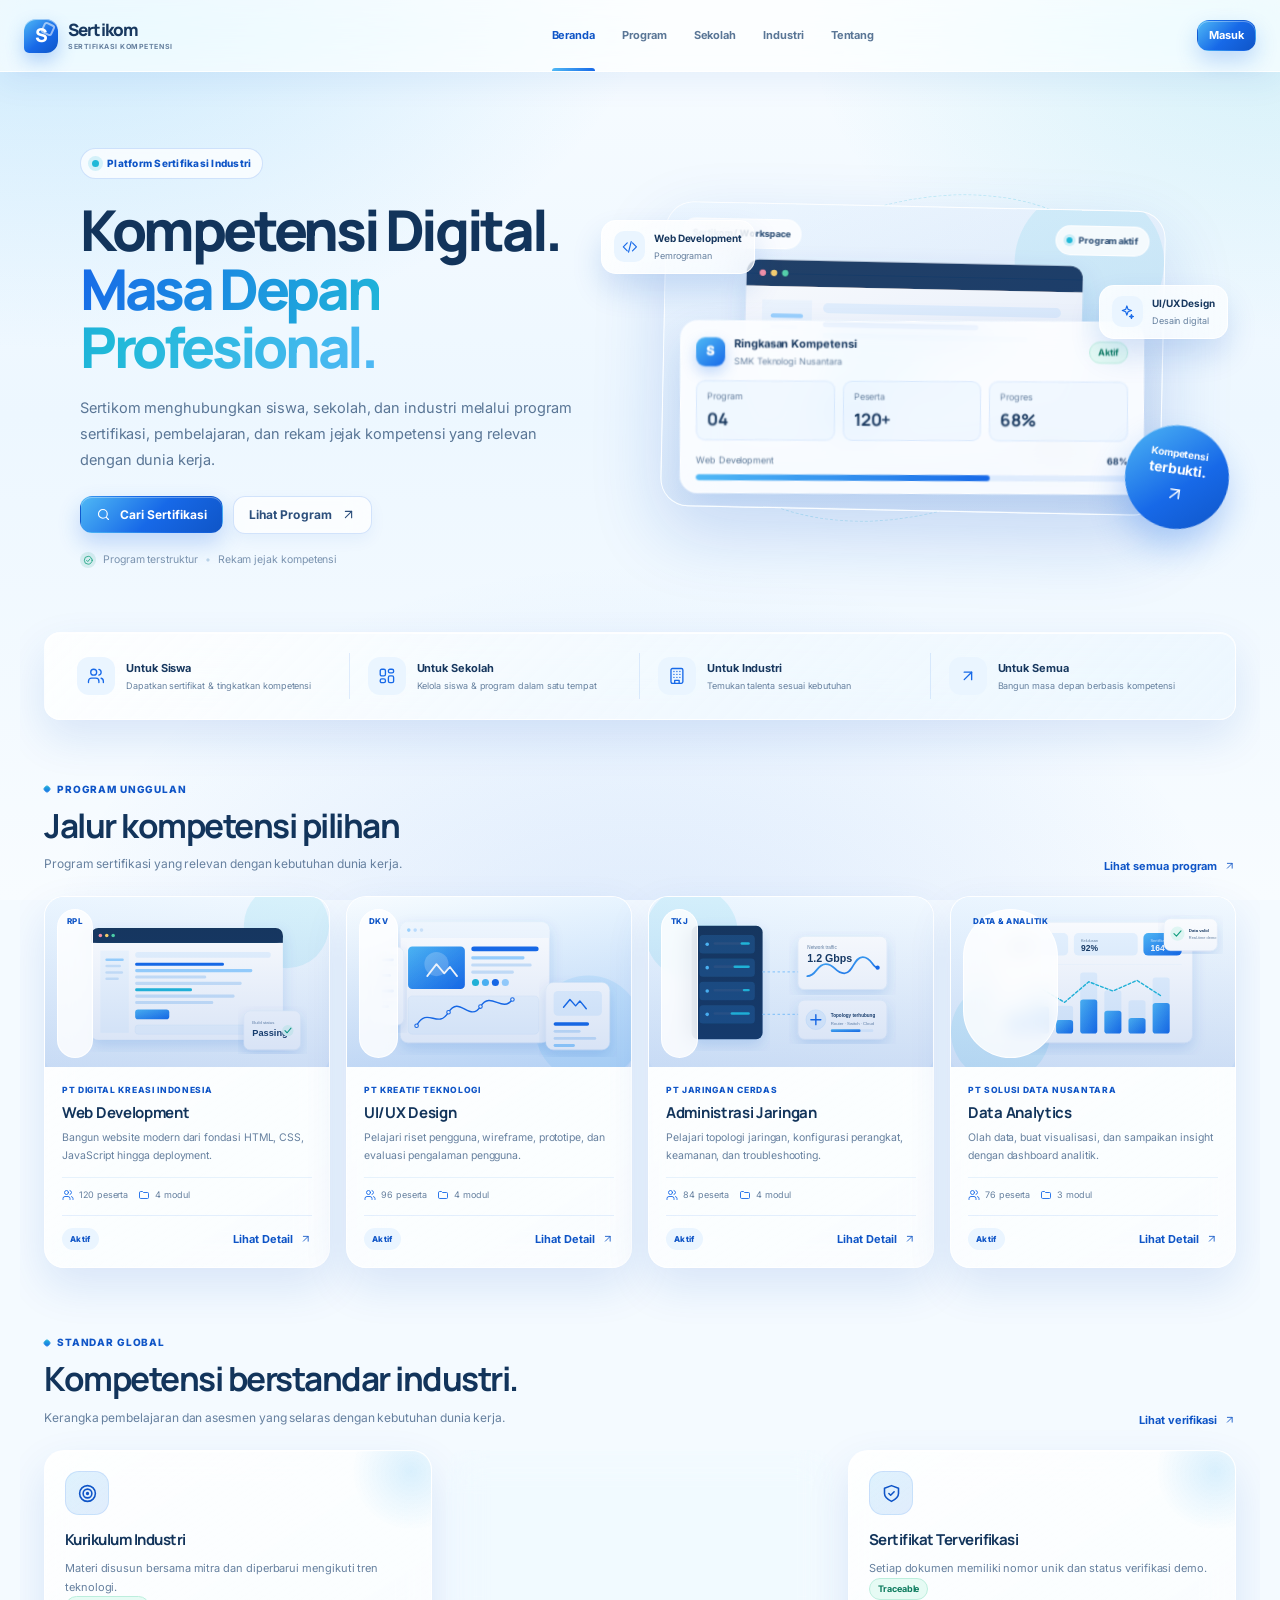
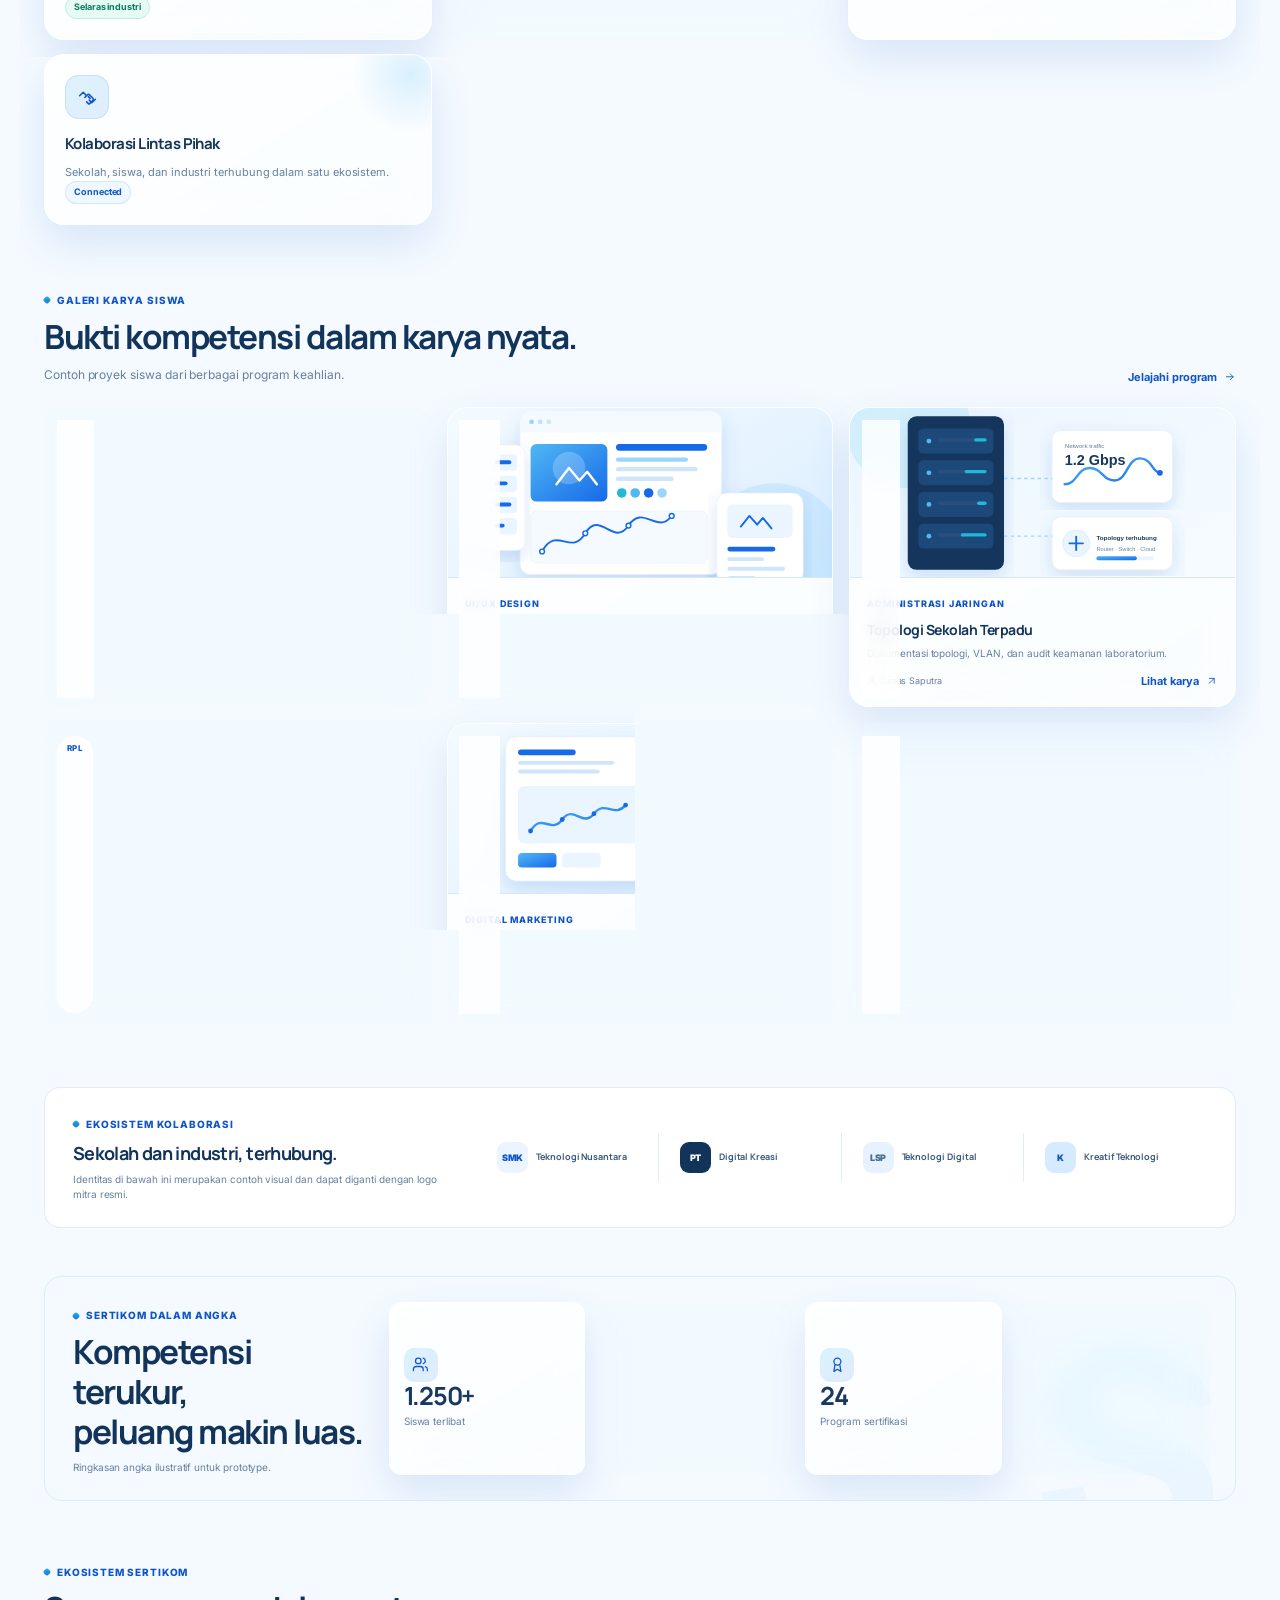
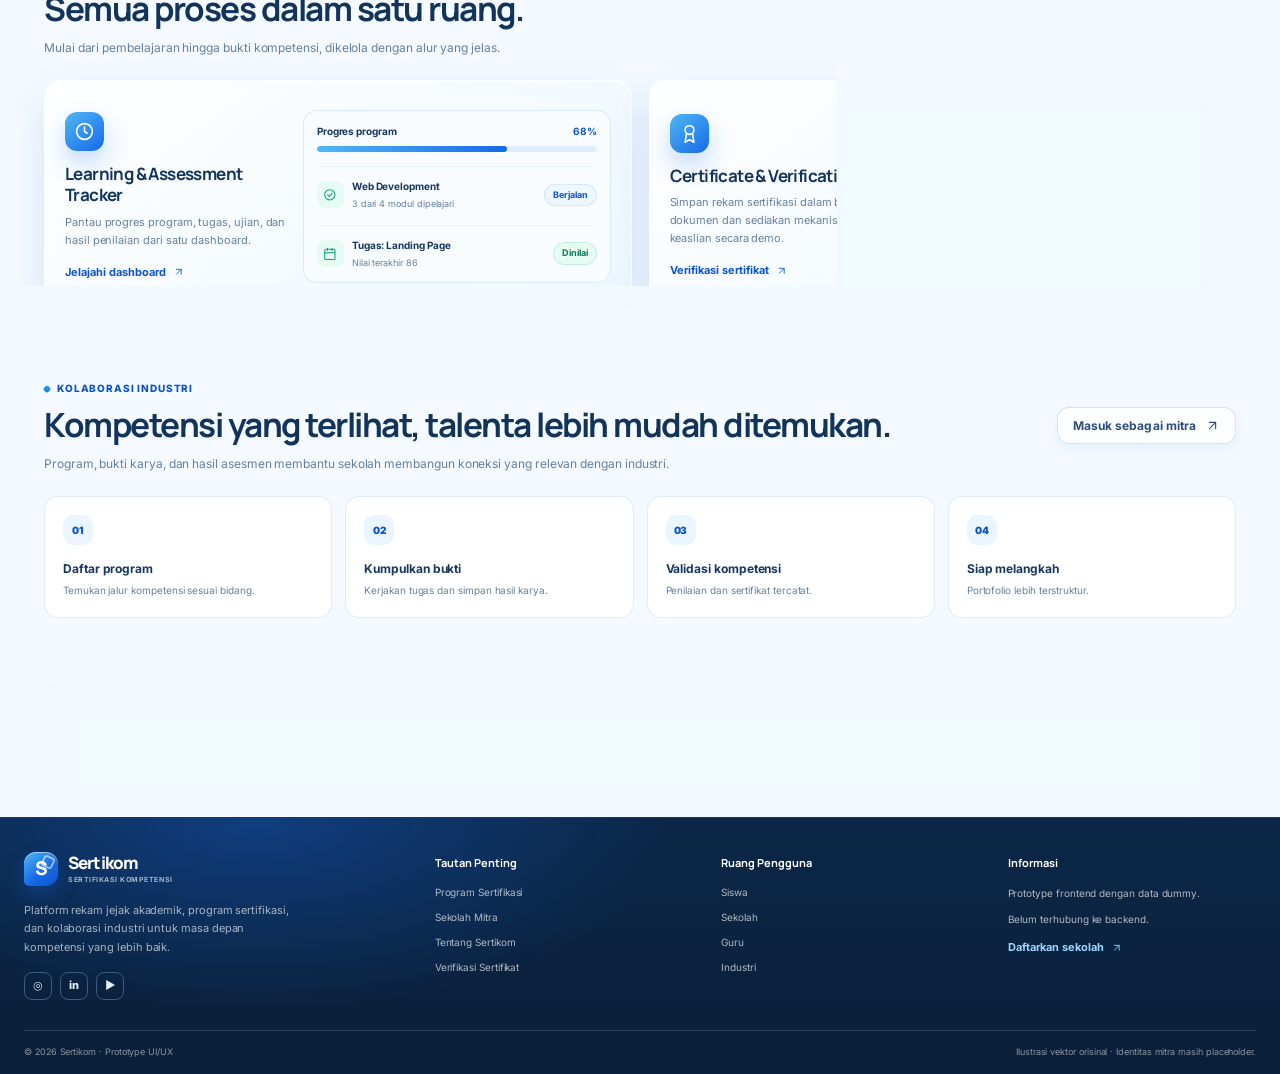
==== index.html @ 5481ab98 "deploy" ====
<!doctype html>
<html lang="id">
<head>
  <meta charset="utf-8">
  <meta name="viewport" content="width=device-width, initial-scale=1">
  <meta name="description" content="Prototype UI/UX Website Sertikom menggunakan data dummy tanpa database.">
  <title>Beranda | Sertikom · Prototype</title>
  <link rel="icon" type="image/svg+xml" href="assets/img/sertikom-logo.svg">
  <link rel="stylesheet" href="assets/css/styles.css">
  <script>window.SERTIKOM_START_PAGE='landing';</script>
</head>
<body>
  <div id="root"></div>
  <div id="modalRoot"></div>
  <div id="toastRoot"></div>
  <script src="assets/js/dummy-data.js"></script>
<script src="assets/js/core.js"></script>
<script src="assets/js/public-pages.js"></script>
<script src="assets/js/dashboard-shell.js"></script>
<script src="assets/js/admin-pages.js"></script>
<script src="assets/js/student-pages.js"></script>
<script src="assets/js/teacher-pages.js"></script>
<script src="assets/js/industry-pages.js"></script>
<script src="assets/js/actions.js"></script>
<script src="assets/js/product-pages.js"></script>
<script src="assets/js/init.js"></script>
</body>
</html>
---- assets/css/styles.css ----
@import url('https://fonts.googleapis.com/css2?family=Manrope:wght@500;600;700;800&family=Inter:wght@400;500;600;700&display=swap');
:root{
--orange:#1769E8;
--orange-dark:#0F55C7;
--orange-soft:#EAF5FF;
--orange-pale:#F4FAFF;
--orange-border:#BFE0FF;
--ink:#18385F;
--ink-2:#2C4F7C;
--muted:#66809F;
--line:#DCEBF9;
--paper:#FFFFFF;
--canvas:#F2F9FF;
--canvas-2:#E8F4FF;
--green:#0E9F7A;
--green-bg:#E6FBF4;
--blue:#1769E8;
--blue-bg:#EAF5FF;
--red:#D6455D;
--red-bg:#FFECEF;
--amber:#B87A1F;
--amber-bg:#FFF6E3;
--shadow:0 12px 32px rgba(18,52,91,.06);
--shadow-hover:0 18px 34px rgba(18,52,91,.10);
--radius:16px;
--radius-sm:11px;
--font:Inter,'Segoe UI',system-ui,-apple-system,sans-serif;
--display:Inter,'Segoe UI',system-ui,sans-serif}
*{
box-sizing:border-box}
html{
scroll-behavior:smooth}
body{
margin:0;
background:var(--canvas);
color:var(--ink);
font-family:var(--font);
font-size:13px;
line-height:1.5;
-webkit-font-smoothing:antialiased}
button,input,select,textarea{
font:inherit}
button,a{
-webkit-tap-highlight-color:transparent}
button{
cursor:pointer}
a{
color:inherit;
text-decoration:none}
img{
max-width:100%;
display:block}
h1,h2,h3,h4,p{
margin-top:0}
h1,h2,h3,h4{
font-family:var(--display);
letter-spacing:-.035em}
button:focus-visible,a:focus-visible,input:focus-visible,select:focus-visible,textarea:focus-visible{
outline:3px solid rgba(23,105,232,.32);
outline-offset:2px}
::selection{
background:#BFE0FF;
color:#0F3F8C}
/* shared identity */
.brand{
display:inline-flex;
align-items:center;
gap:10px;
min-width:0;
color:var(--ink);
font-weight:800}
.brand-mark{
display:inline-flex;
width:34px;
height:34px;
align-items:center;
justify-content:center;
border-radius:11px 11px 11px 4px;
background:var(--orange);
color:white;
font-family:var(--display);
font-weight:800;
font-size:19px;
box-shadow:0 5px 12px rgba(23,105,232,.2);
position:relative;
flex:none}
.brand-mark:after{
content:'';
position:absolute;
width:8px;
height:8px;
right:4px;
top:4px;
border:2px solid rgba(255,255,255,.65);
border-radius:3px;
transform:rotate(25deg)}
.brand-copy{
display:flex;
flex-direction:column;
font-family:var(--display);
font-size:17px;
font-weight:800;
letter-spacing:-.05em;
line-height:1.03}
.brand-copy small{
font-family:var(--font);
font-size:7px;
letter-spacing:.075em;
font-weight:700;
color:var(--muted);
margin-top:5px}
.brand-light{
color:#FFFFFF}
.brand-light .brand-copy small{
color:rgba(255,255,255,.62)}
.brand-on-orange{
color:var(--ink)}
.brand-on-orange .brand-mark{
background:#FFFFFF;
color:var(--orange)}
.brand-on-orange .brand-mark:after{
border-color:#9DD4FF}
.section-kicker,.eyebrow{
display:inline-flex;
align-items:center;
gap:7px;
color:var(--orange-dark);
font-size:10px;
font-weight:800;
letter-spacing:.085em;
text-transform:uppercase}
.section-kicker:before{
content:'';
width:6px;
height:6px;
background:var(--orange);
border-radius:2px;
transform:rotate(45deg)}
.eyebrow-pill{
display:inline-flex;
align-items:center;
gap:8px;
border:1px solid var(--orange-border);
background:rgba(255,255,255,.82);
border-radius:999px;
padding:7px 11px;
color:#0F55C7;
font-size:10px;
font-weight:800;
letter-spacing:.025em}
.eyebrow-dot{
width:7px;
height:7px;
border-radius:50%;
background:var(--orange);
box-shadow:0 0 0 4px rgba(23,105,232,.12)}
.muted,.small.muted{
color:var(--muted)}
.small{
font-size:11px}
.hidden{
display:none!important}
.required{
color:var(--orange)}
/* buttons and controls */
.btn{
border:1px solid transparent;
border-radius:10px;
display:inline-flex;
align-items:center;
justify-content:center;
gap:9px;
padding:10px 15px;
background:var(--orange);
color:#FFFFFF;
font-size:12px;
font-weight:800;
line-height:1.25;
box-shadow:0 5px 12px rgba(23,105,232,.12);
transition:background .16s ease,transform .16s ease,box-shadow .16s ease;
white-space:nowrap}
.btn:hover{
background:var(--orange-dark);
box-shadow:0 8px 16px rgba(23,105,232,.2);
transform:translateY(-1px)}
.btn:active{
transform:translateY(0)}
.btn.secondary,.btn.btn-outline{
color:var(--ink-2);
background:#FFFFFF;
border-color:#D8E8F7;
box-shadow:none}
.btn.secondary:hover,.btn.btn-outline:hover{
border-color:var(--orange-border);
color:var(--orange-dark);
background:var(--orange-pale)}
.btn.soft{
color:#0F55C7;
background:var(--orange-soft);
border-color:transparent;
box-shadow:none}
.btn.danger{
background:var(--red);
box-shadow:none}
.btn.sm,.btn-small{
padding:8px 11px;
font-size:11px}
.btn-large{
padding:13px 17px;
font-size:13px}
.btn-block{
width:100%}
.text-link,.link-btn{
padding:0;
background:none;
border:0;
display:inline-flex;
align-items:center;
gap:7px;
color:var(--orange-dark);
font-size:11px;
font-weight:800}
.text-link:hover,.link-btn:hover{
text-decoration:underline}
.icon-button,.icon-btn{
display:inline-flex;
align-items:center;
justify-content:center;
width:34px;
height:34px;
border-radius:10px;
border:1px solid var(--line);
background:#FFFFFF;
color:#4A6A8E;
font-size:15px;
position:relative;
flex:none}
.icon-button:hover,.icon-btn:hover{
background:var(--orange-pale);
color:var(--orange-dark);
border-color:var(--orange-border)}
.filter-chip{
border:1px solid #DCEBF9;
border-radius:999px;
padding:7px 12px;
background:white;
color:var(--ink-2);
font-size:10px;
font-weight:800;
white-space:nowrap}
.filter-chip.active,.filter-chip:hover{
background:var(--orange);
border-color:var(--orange);
color:white}
.status-tag,.tag{
display:inline-flex;
align-items:center;
justify-content:center;
gap:5px;
border-radius:999px;
padding:5px 8px;
font-size:9px;
font-weight:800;
line-height:1.2;
white-space:nowrap;
background:#E6F2FC;
color:#66809F}
.status-success,.tag.green{
background:var(--green-bg);
color:#0B7A5D}
.status-progress,.tag.amber{
background:var(--amber-bg);
color:#A86A15}
.status-pending,.tag.red{
background:var(--red-bg);
color:#C23A52}
.status-muted,.tag.gray{
background:#E6F2FC;
color:#66809F}
.status-info{
background:var(--blue-bg);
color:#1769E8}
/* public top navigation */
.public-header{
height:72px;
padding:0 max(24px,calc((100vw - 1240px)/2));
display:flex;
align-items:center;
gap:28px;
background:rgba(255,255,255,.92);
border-bottom:1px solid rgba(191,224,255,.55);
position:sticky;
top:0;
z-index:40;
backdrop-filter:blur(18px)}
.public-header .brand{
flex:0 0 205px}
.public-nav{
display:flex;
align-items:center;
justify-content:center;
gap:27px;
flex:1;
height:100%}
.public-nav a{
display:inline-flex;
align-items:center;
height:100%;
font-size:11px;
font-weight:700;
color:#66809F;
position:relative}
.public-nav a:hover,.public-nav a.active{
color:var(--orange-dark)}
.public-nav a.active:after{
content:'';
position:absolute;
bottom:0;
left:0;
right:0;
height:3px;
border-radius:4px 4px 0 0;
background:var(--orange)}
.header-actions{
display:flex;
align-items:center;
gap:9px}
.mobile-search{
display:none}
.public-main{
max-width:1240px;
margin:0 auto;
padding:0 24px}
.landing-page{
overflow:hidden}
.public-hero{
min-height:430px;
display:grid;
grid-template-columns:.92fr 1.08fr;
align-items:center;
gap:28px;
padding:42px 18px 32px;
position:relative}
.public-hero:before{
content:'';
position:absolute;
inset:0 25% 0 -20%;
background:radial-gradient(ellipse at 20% 20%,rgba(122,196,255,.35),transparent 42%),linear-gradient(135deg,#FAFDFF,#FFFFFF 72%);
z-index:-1;
border-radius:0 0 70px 0}
.hero-copy{
padding:0 0 0 18px;
z-index:1}
.hero-copy h1{
font-size:clamp(34px,4vw,53px);
line-height:1.08;
letter-spacing:-.055em;
margin:20px 0 16px;
max-width:600px;
font-weight:800}
.hero-copy h1 span,.page-hero-compact h1 span{
color:var(--orange)}
.hero-copy p{
color:#66809F;
max-width:470px;
font-size:14px;
line-height:1.75;
margin:0 0 23px}
.hero-actions{
display:flex;
align-items:center;
gap:10px;
flex-wrap:wrap}
.hero-microcopy{
display:flex;
align-items:center;
gap:7px;
color:#66809F;
font-size:10px;
margin-top:18px}
.micro-check{
display:inline-flex;
width:16px;
height:16px;
align-items:center;
justify-content:center;
background:var(--green-bg);
color:var(--green);
border-radius:50%;
font-size:10px}
.micro-separator{
color:#D6E6F5}
.hero-visual{
height:350px;
position:relative;
display:flex;
align-items:center;
justify-content:center}
.hero-orbit{
position:absolute;
border:1px solid rgba(23,105,232,.18);
border-radius:50%;
transform:rotate(-18deg)}
.orbit-one{
width:370px;
height:260px}
.orbit-two{
width:460px;
height:310px;
border-style:dashed}
.hero-stock{
position:relative;
width:min(100%,500px);
height:305px;
border-radius:24px;
overflow:hidden;
background:#0B2747;
box-shadow:0 24px 50px rgba(18,52,91,.16);
transform:rotate(1deg)}
.hero-stock>img{
width:100%;
height:100%;
object-fit:cover;
filter:saturate(.85)}
.hero-stock-shade{
position:absolute;
inset:0;
background:linear-gradient(135deg,rgba(9,35,66,.06),rgba(9,35,66,.52))}
.hero-photo-top{
position:absolute;
top:15px;
left:15px;
right:15px;
display:flex;
align-items:center;
justify-content:space-between}
.photo-chip,.photo-status{
display:inline-flex;
align-items:center;
gap:6px;
border:1px solid rgba(255,255,255,.3);
background:rgba(255,255,255,.88);
backdrop-filter:blur(10px);
border-radius:999px;
padding:7px 10px;
color:#3A5A7E;
font-size:9px;
font-weight:800}
.photo-status i{
width:6px;
height:6px;
background:#12B886;
border-radius:50%}
.hero-ui-card{
position:absolute;
bottom:17px;
left:17px;
right:17px;
border:1px solid rgba(255,255,255,.76);
border-radius:15px;
padding:14px 15px 12px;
background:rgba(255,255,255,.94);
backdrop-filter:blur(15px);
box-shadow:0 10px 26px rgba(18,52,91,.13);
transform:rotate(-1deg)}
.hero-ui-head{
display:flex;
align-items:center;
gap:9px}
.mini-logo{
width:29px;
height:29px;
border-radius:9px;
background:var(--orange);
color:white;
display:grid;
place-items:center;
font-weight:900}
.hero-ui-head>div{
display:flex;
flex-direction:column;
gap:2px;
min-width:0;
flex:1}
.hero-ui-head b{
font-size:11px}
.hero-ui-head small{
font-size:9px;
color:var(--muted)}
.hero-ui-metrics{
display:grid;
grid-template-columns:repeat(3,1fr);
gap:8px;
margin:13px 0}
.hero-ui-metrics>div{
padding:8px 10px;
background:#F6FBFF;
border:1px solid #E4F0FB;
border-radius:9px}
.hero-ui-metrics small,.hero-ui-metrics b{
display:block}
.hero-ui-metrics small{
font-size:9px;
color:#66809F}
.hero-ui-metrics b{
font-size:17px;
font-family:var(--display);
margin-top:3px}
.mini-progress-label{
display:flex;
align-items:center;
justify-content:space-between;
font-size:9px;
color:#5A7696}
.mini-progress-label b{
color:var(--ink)}
.mini-progress,.tracker-bar{
height:6px;
overflow:hidden;
background:#E4F0FB;
border-radius:99px;
margin-top:7px}
.mini-progress i,.tracker-bar i{
display:block;
height:100%;
background:linear-gradient(90deg,#4FB8F5,var(--orange));
border-radius:99px}
.floating-label{
position:absolute;
display:flex;
align-items:center;
gap:9px;
background:rgba(255,255,255,.96);
padding:10px 12px;
border:1px solid #C7E6FF;
border-radius:13px;
box-shadow:0 12px 22px rgba(18,52,91,.10);
z-index:2}
.floating-label>span{
width:31px;
height:31px;
border-radius:10px;
background:var(--orange-soft);
color:var(--orange-dark);
display:grid;
place-items:center;
font-size:15px}
.floating-label>div{
display:flex;
flex-direction:column;
gap:3px}
.floating-label b{
font-size:10px}
.floating-label small{
color:var(--muted);
font-size:9px}
.float-web{
top:37px;
left:-8px}
.float-design{
right:-10px;
top:102px}
.hero-stamp{
position:absolute;
right:-11px;
bottom:4px;
width:104px;
height:104px;
display:flex;
align-items:center;
justify-content:center;
flex-direction:column;
text-align:center;
border-radius:50%;
background:var(--orange);
color:white;
font-size:10px;
line-height:1.3;
transform:rotate(8deg);
box-shadow:0 14px 25px rgba(23,105,232,.28);
z-index:3}
.hero-stamp b{
font-size:14px}
.hero-stamp span{
font-size:18px;
margin-top:5px}
.benefit-ribbon{
display:grid;
grid-template-columns:repeat(4,1fr);
padding:20px 14px;
border:1px solid var(--line);
border-radius:16px;
background:white;
box-shadow:var(--shadow);
margin:0 0 58px}
.benefit-ribbon>div{
display:flex;
align-items:center;
gap:11px;
padding:4px 18px;
border-right:1px solid var(--line);
min-width:0}
.benefit-ribbon>div:last-child{
border:0}
.icon-box{
width:38px;
height:38px;
display:grid;
place-items:center;
background:var(--orange-soft);
color:var(--orange-dark);
border-radius:12px;
font-size:17px;
flex:none}
.benefit-ribbon b,.benefit-ribbon small{
display:block}
.benefit-ribbon b{
font-size:11px}
.benefit-ribbon small{
font-size:9px;
line-height:1.45;
color:var(--muted);
margin-top:3px}
.public-section{
padding:0 0 58px}
.section-heading{
display:flex;
align-items:flex-end;
justify-content:space-between;
gap:20px;
margin-bottom:22px}
.section-heading h2,.stats-intro h2{
font-size:27px;
line-height:1.2;
letter-spacing:-.04em;
margin:8px 0 8px}
.section-heading p,.stats-intro p{
color:var(--muted);
font-size:12px;
margin:0}
.program-grid{
display:grid;
grid-template-columns:repeat(4,minmax(0,1fr));
gap:16px}
.catalog-card{
border:1px solid var(--line);
background:white;
border-radius:14px;
overflow:hidden;
box-shadow:0 5px 15px rgba(18,52,91,.03);
transition:transform .18s ease,box-shadow .18s ease,border-color .18s ease;
min-width:0}
.catalog-card:hover{
transform:translateY(-4px);
box-shadow:var(--shadow-hover);
border-color:#9DD4FF}
.program-image-button{
display:block;
width:100%;
height:135px;
position:relative;
border:0;
padding:0;
background:#E8F3FF;
overflow:hidden;
text-align:left}
.program-image-button:after{
content:'';
position:absolute;
inset:45% 0 0;
background:linear-gradient(transparent,rgba(9,35,66,.38))}
.program-image-button img{
width:100%;
height:100%;
object-fit:cover;
transition:transform .4s ease}
.catalog-card:hover .program-image-button img{
transform:scale(1.04)}
.program-category{
position:absolute;
bottom:9px;
left:10px;
z-index:1;
border-radius:6px;
padding:4px 7px;
background:var(--orange);
color:#FFFFFF;
font-size:9px;
font-weight:800}
.catalog-card-body{
padding:13px 13px 12px}
.card-overline{
font-size:9px;
color:#7A93AF;
margin-bottom:5px}
.catalog-card h3{
font-size:13px;
line-height:1.35;
margin:0 0 7px;
letter-spacing:-.02em}
.catalog-card p{
font-size:10px;
color:#66809F;
line-height:1.6;
margin:0 0 12px;
min-height:34px}
.program-meta{
display:flex;
gap:12px;
color:#66809F;
font-size:9px;
border-top:1px solid #E6F2FC;
padding-top:10px}
.catalog-card-foot{
display:flex;
align-items:center;
justify-content:space-between;
gap:8px;
border-top:1px solid #E6F2FC;
padding-top:10px;
margin-top:10px}
.program-state{
font-size:9px;
font-weight:800;
color:var(--green)}
.state-open{
color:var(--orange-dark)}
.state-active{
color:var(--green)}
.partner-band{
display:grid;
grid-template-columns:.7fr 1.3fr;
gap:28px;
align-items:center;
padding:25px 28px;
margin-bottom:48px;
border:1px solid var(--line);
border-radius:16px;
background:#FFFFFF}
.partner-intro h3{
font-size:18px;
margin:7px 0 5px}
.partner-intro p{
font-size:10px;
color:var(--muted);
margin:0;
line-height:1.5}
.partner-logos{
display:grid;
grid-template-columns:repeat(4,1fr);
gap:12px}
.partner-logo{
display:flex;
align-items:center;
gap:8px;
padding:9px;
min-width:0;
border-right:1px solid var(--line)}
.partner-logo:last-child{
border:0}
.partner-logo b{
font-family:var(--display);
font-size:9px;
line-height:1.2;
color:#3A5A7E}
.partner-monogram{
width:31px;
height:31px;
display:grid;
place-items:center;
flex:none;
border-radius:9px;
background:var(--orange-soft);
color:var(--orange-dark);
font-size:9px;
font-weight:900;
letter-spacing:-.04em}
.mono-dark{
background:#12345B;
color:white}
.mono-gray{
background:#E6F2FF;
color:#4A6A8E}
.mono-peach{
background:#D6EBFF;
color:#0F55C7}
.stats-band{
display:grid;
grid-template-columns:1.25fr repeat(4,.8fr);
gap:12px;
align-items:stretch;
margin:0 0 60px;
padding:25px;
border-radius:18px;
background:var(--orange-pale);
border:1px solid #D8ECFF;
position:relative;
overflow:hidden}
.stats-band:after{
content:'S';
position:absolute;
right:10px;
bottom:-90px;
font-family:var(--display);
font-size:290px;
line-height:1;
font-weight:800;
color:rgba(23,105,232,.035);
pointer-events:none}
.stats-intro{
position:relative;
z-index:1;
padding:3px 12px 0 3px}
.stats-intro h2{
font-size:22px}
.stats-intro p{
font-size:10px}
.public-stat{
z-index:1;
position:relative;
border:1px solid #D8ECFF;
border-radius:13px;
background:white;
padding:17px 14px;
display:flex;
flex-direction:column;
align-items:flex-start;
justify-content:center}
.stat-icon{
width:34px;
height:34px;
display:grid;
place-items:center;
border-radius:11px;
background:var(--orange-soft);
color:var(--orange-dark);
font-size:16px;
margin-bottom:8px}
.public-stat>b{
font-family:var(--display);
font-size:25px;
letter-spacing:-.05em;
line-height:1.1}
.public-stat>small{
font-size:10px;
color:var(--muted);
margin-top:5px}
.feature-showcase{
display:grid;
grid-template-columns:1fr 1fr;
gap:17px}
.feature-highlight{
border:1px solid var(--line);
background:white;
border-radius:17px;
padding:20px;
display:grid;
grid-template-columns:.84fr 1.16fr;
gap:15px;
align-items:center;
overflow:hidden}
.feature-copy .feature-icon-large{
display:grid;
place-items:center;
width:39px;
height:39px;
background:var(--orange-soft);
border-radius:12px;
color:var(--orange-dark);
font-size:20px;
margin-bottom:12px}
.feature-copy h3{
font-size:17px;
margin:0 0 7px;
line-height:1.25}
.feature-copy p{
font-size:11px;
color:var(--muted);
line-height:1.65;
margin-bottom:13px}
.tracker-ui{
border:1px solid var(--line);
border-radius:14px;
padding:13px;
background:#F8FCFF}
.tracker-title{
display:flex;
justify-content:space-between;
font-size:10px;
font-weight:700}
.tracker-title b{
color:var(--orange-dark)}
.tracker-row{
display:flex;
align-items:center;
gap:8px;
margin-top:14px;
padding-top:12px;
border-top:1px solid #E8F3FF}
.tracker-icon{
display:grid;
place-items:center;
width:27px;
height:27px;
background:#E6FBF4;
color:#0E9F7A;
border-radius:8px;
flex:none}
.tracker-row>div{
display:flex;
flex-direction:column;
flex:1;
gap:3px}
.tracker-row b{
font-size:10px}
.tracker-row small{
font-size:9px;
color:var(--muted)}
.certificate-mini{
position:relative;
min-height:192px;
display:flex;
align-items:center;
justify-content:center;
flex-direction:column;
text-align:center;
padding:20px;
background:linear-gradient(145deg,#FFFFFF,#F0F9FF);
border:1px solid #C7E6FF;
border-radius:13px;
box-shadow:0 5px 15px rgba(18,52,91,.05)}
.certificate-mini:before{
content:'';
position:absolute;
inset:7px;
border:1px solid #9DD4FF;
border-radius:8px;
pointer-events:none}
.certificate-seal{
width:24px;
height:24px;
display:grid;
place-items:center;
border-radius:7px;
background:var(--orange);
color:white;
font-size:13px;
font-weight:900;
margin-bottom:8px}
.certificate-overline{
font-size:7px;
letter-spacing:.18em;
color:var(--orange-dark);
font-weight:900}
.certificate-mini>b{
font-family:var(--display);
font-size:15px;
line-height:1.3;
margin:8px 0}
.certificate-mini>small{
font-size:9px;
color:#66809F}
.certificate-line{
height:1px;
width:74px;
background:#7FC4F7;
margin:12px}
.certificate-qr{
position:absolute;
right:16px;
bottom:14px;
font-size:22px;
color:#66809F}
.industry-section .section-heading{
align-items:center}
.industry-steps{
display:grid;
grid-template-columns:repeat(4,1fr);
gap:13px}
.industry-steps>div{
padding:18px;
border:1px solid var(--line);
background:#FFFFFF;
border-radius:14px}
.industry-steps span{
width:30px;
height:30px;
background:var(--orange-soft);
color:var(--orange-dark);
border-radius:10px;
display:grid;
place-items:center;
font-size:10px;
font-weight:900;
margin-bottom:15px}
.industry-steps b{
display:block;
font-size:12px}
.industry-steps p{
font-size:10px;
color:var(--muted);
margin:5px 0 0;
line-height:1.55}
.cta-banner{
position:relative;
display:flex;
align-items:center;
gap:22px;
padding:27px 32px;
margin:0 0 0;
border-radius:17px 17px 0 0;
background:#12345B;
color:white;
overflow:hidden}
.cta-banner:after{
content:'';
position:absolute;
width:420px;
height:420px;
right:10%;
top:-320px;
border:1px solid rgba(255,255,255,.13);
border-radius:50%;
box-shadow:0 0 0 40px rgba(255,255,255,.025),0 0 0 85px rgba(255,255,255,.02)}
.cta-decor{
display:grid;
place-items:center;
width:49px;
height:49px;
border-radius:15px 15px 15px 4px;
background:var(--orange);
font-family:var(--display);
font-size:30px;
font-weight:800;
flex:none;
z-index:1}
.cta-banner>div:nth-child(2){
flex:1;
z-index:1}
.cta-banner .section-kicker{
color:#9DD4FF}
.cta-banner .section-kicker:before{
background:#9DD4FF}
.cta-banner h2{
font-size:22px;
margin:4px 0 6px}
.cta-banner p{
font-size:11px;
color:#D6E6F5;
margin:0}
.cta-actions{
display:flex;
align-items:center;
gap:9px;
z-index:1}
.btn-white{
background:#FFFFFF;
color:var(--ink);
box-shadow:none}
.btn-white:hover{
background:#EAF6FF;
color:var(--orange-dark)}
.btn-dark-outline{
background:transparent;
border-color:#66809F;
color:white;
box-shadow:none}
.btn-dark-outline:hover{
background:rgba(255,255,255,.08);
border-color:#FFFFFF}
.public-footer{
background:#0B2747;
color:#FFFFFF;
padding:34px max(24px,calc((100vw - 1240px)/2)) 16px}
.footer-main{
display:grid;
grid-template-columns:1.5fr 1fr 1fr 1fr;
gap:38px;
padding-bottom:30px}
.footer-brand-col p{
font-size:11px;
line-height:1.7;
color:#A7BED6;
max-width:265px;
margin:15px 0}
.social-row{
display:flex;
gap:8px}
.social-row a{
display:grid;
place-items:center;
width:28px;
height:28px;
border:1px solid #3A5A7E;
border-radius:8px;
color:#E6F2FC;
font-size:11px;
font-weight:800}
.social-row a:hover{
background:var(--orange);
border-color:var(--orange)}
.footer-col h4{
font-size:11px;
margin:3px 0 14px;
letter-spacing:0}
.footer-col>a{
display:block;
font-size:10px;
color:#A7BED6;
margin:10px 0}
.footer-col>a:hover{
color:#7FC4F7}
.footer-contact p,.footer-contact>span{
font-size:10px;
color:#A7BED6;
display:block;
line-height:1.6}
.footer-contact .text-link{
margin-top:12px}
.text-link-light{
color:#7FC4F7}
.footer-bottom{
border-top:1px solid #23476E;
display:flex;
justify-content:space-between;
gap:15px;
padding-top:14px;
color:#66809F;
font-size:9px}
.public-footer-simple{
margin-top:50px}
.catalog-public{
padding-top:32px}
.page-hero-compact{
display:flex;
align-items:center;
justify-content:space-between;
gap:25px;
background:#FFFFFF;
border:1px solid var(--line);
border-radius:17px;
padding:31px 36px;
position:relative;
overflow:hidden}
.page-hero-compact:after{
content:'';
position:absolute;
right:-80px;
top:-130px;
width:350px;
height:350px;
border-radius:50%;
border:1px solid rgba(23,105,232,.18);
box-shadow:0 0 0 32px rgba(23,105,232,.04),0 0 0 72px rgba(23,105,232,.025)}
.page-hero-compact h1{
font-size:34px;
line-height:1.12;
letter-spacing:-.045em;
margin:12px 0}
.page-hero-compact p{
font-size:12px;
color:var(--muted);
margin:0;
max-width:570px}
.catalog-hero-mark{
z-index:1;
display:flex;
align-items:center;
justify-content:center;
flex-direction:column;
width:130px;
height:130px;
background:var(--orange-soft);
border:1px solid var(--orange-border);
color:var(--orange-dark);
border-radius:35px 35px 35px 10px;
transform:rotate(5deg);
flex:none}
.catalog-hero-mark span{
font-size:45px}
.catalog-hero-mark small{
font-size:9px;
text-align:center;
max-width:95px}
.catalog-toolbar{
display:flex;
flex-direction:column;
gap:13px;
margin:27px 0 25px}
.search-field{
height:45px;
display:flex;
align-items:center;
gap:10px;
background:white;
border:1px solid var(--line);
border-radius:12px;
padding:0 13px;
max-width:460px;
width:100%;
color:var(--orange-dark)}
.search-field input{
border:0;
outline:0;
flex:1;
min-width:0;
color:var(--ink);
background:transparent;
font-size:12px}
.search-shortcut{
font-size:9px;
color:#7A93AF;
background:#EDF7FF;
border-radius:5px;
padding:3px 6px}
.filter-chips{
display:flex;
gap:8px;
flex-wrap:wrap}
.catalog-result-line{
display:flex;
align-items:flex-end;
justify-content:space-between;
gap:15px;
margin-bottom:15px}
.catalog-result-line h2{
font-size:20px;
margin:0 0 4px}
.catalog-result-line p{
font-size:10px;
color:var(--muted);
margin:0}
.result-label{
font-size:9px;
color:#8AA3BE;
background:white;
border:1px solid var(--line);
padding:6px 9px;
border-radius:99px}
.catalog-public-grid{
grid-template-columns:repeat(3,minmax(0,1fr));
gap:18px}
.catalog-public-grid .program-image-button{
height:175px}
.catalog-public-grid .catalog-card-body{
padding:16px}
.catalog-public-grid .catalog-card h3{
font-size:15px}
.catalog-public-grid .catalog-card p{
font-size:11px;
min-height:35px}
.catalog-bottom-cta{
display:flex;
align-items:center;
justify-content:space-between;
gap:20px;
padding:23px 25px;
border:1px solid var(--orange-border);
border-radius:15px;
background:var(--orange-pale);
margin:35px 0 20px}
.catalog-bottom-cta h2{
font-size:19px;
margin:0 0 5px}
.catalog-bottom-cta p{
font-size:11px;
color:var(--muted);
margin:0}
.empty-public{
grid-column:1/-1;
padding:40px;
text-align:center;
border:1px dashed var(--orange-border);
border-radius:14px;
background:#FFFFFF}
.detail-breadcrumb{
display:flex;
align-items:center;
gap:9px;
color:#7A93AF;
font-size:10px;
padding:24px 2px}
.detail-breadcrumb a:hover{
color:var(--orange-dark)}
.detail-breadcrumb b{
color:var(--ink-2)}
.public-program-detail{
display:grid;
grid-template-columns:minmax(0,1fr) 300px;
align-items:start;
gap:28px}
.program-detail-main{
min-width:0;
background:white;
border:1px solid var(--line);
border-radius:16px;
padding:20px}
.detail-cover{
position:relative;
height:250px;
border-radius:12px;
overflow:hidden;
margin-bottom:22px;
background:#E8F3FF}
.detail-cover img{
width:100%;
height:100%;
object-fit:cover}
.detail-category{
position:absolute;
left:13px;
bottom:13px;
padding:6px 10px;
background:var(--orange);
border-radius:8px;
color:white;
font-size:10px;
font-weight:800}
.program-detail-main h1{
font-size:30px;
margin:9px 0}
.detail-lead{
font-size:12px;
color:var(--muted);
line-height:1.7;
margin-bottom:20px}
.detail-tabs{
display:flex;
gap:23px;
overflow:auto;
border-bottom:1px solid var(--line);
white-space:nowrap}
.detail-tabs span{
padding:13px 0;
font-size:11px;
color:#66809F;
font-weight:700}
.detail-tabs span.active{
color:var(--orange-dark);
border-bottom:2px solid var(--orange)}
.detail-content{
padding:22px 0}
.detail-content h3{
font-size:15px;
margin:18px 0 9px}
.detail-content>p{
font-size:11px;
color:#66809F;
line-height:1.8}
.material-list{
display:grid;
gap:8px}
.material-item{
display:flex;
align-items:center;
gap:11px;
padding:12px;
background:#F8FCFF;
border:1px solid #E2EFFB;
border-radius:11px}
.material-number{
display:grid;
place-items:center;
width:32px;
height:32px;
background:var(--orange-soft);
color:var(--orange-dark);
border-radius:9px;
font-size:10px;
font-weight:900;
flex:none}
.material-item>div{
flex:1;
min-width:0}
.material-item b,.material-item small{
display:block}
.material-item b{
font-size:11px}
.material-item small{
font-size:9px;
color:var(--muted);
margin-top:3px}
.material-check{
color:var(--green)}
.program-detail-side{
display:grid;
gap:13px}
.enroll-card,.mini-info-card{
background:white;
border:1px solid var(--line);
border-radius:15px;
padding:19px}
.side-card-kicker{
font-size:10px;
color:var(--muted);
font-weight:800}
.enroll-price{
font-family:var(--display);
font-size:26px;
font-weight:800;
margin:7px 0 16px}
.enroll-price small{
font-family:var(--font);
font-size:10px;
color:var(--muted);
font-weight:500}
.enroll-meta{
display:grid;
gap:13px;
padding:14px 0;
border-top:1px solid var(--line);
border-bottom:1px solid var(--line);
margin-bottom:16px}
.enroll-meta>div{
display:flex;
align-items:center;
gap:9px}
.enroll-meta>div>span{
width:30px;
height:30px;
display:grid;
place-items:center;
border-radius:9px;
background:var(--orange-soft);
color:var(--orange-dark)}
.enroll-meta small,.enroll-meta b{
display:block}
.enroll-meta small{
font-size:9px;
color:var(--muted)}
.enroll-meta b{
font-size:11px;
margin-top:2px}
.side-note{
display:block;
color:#7A93AF;
font-size:9px;
line-height:1.5;
margin-top:10px}
.mini-info-card>b{
font-size:10px;
color:var(--muted)}
.provider-logo{
width:40px;
height:40px;
display:grid;
place-items:center;
border-radius:11px;
background:#EDF6FF;
color:#1E4A7A;
font-size:11px;
font-weight:900;
margin:12px 0}
.mini-info-card strong{
font-size:11px}
.mini-info-card p{
font-size:10px;
color:var(--muted);
margin:6px 0 0}
.related-programs{
padding-top:45px}
.verification-page{
padding:35px 24px 50px}
.verify-hero{
margin:0 auto;
max-width:620px;
background:#FFFFFF;
border:1px solid var(--line);
border-radius:18px;
padding:36px;
text-align:center;
box-shadow:var(--shadow)}
.verify-icon{
display:grid;
place-items:center;
width:56px;
height:56px;
border-radius:16px;
background:var(--orange-soft);
color:var(--orange-dark);
font-size:25px;
margin:0 auto 18px}
.verify-hero h1{
font-size:34px;
line-height:1.13;
margin:12px 0}
.verify-hero h1 span{
color:var(--orange)}
.verify-hero p{
font-size:12px;
color:var(--muted);
line-height:1.7}
.verify-form{
display:flex;
gap:8px;
margin:22px auto 10px;
max-width:440px}
.verify-form input{
flex:1;
min-width:0;
border:1px solid var(--line);
border-radius:10px;
padding:11px 13px}
.verify-result{
margin-top:18px;
padding:17px;
border:1px solid #C6EBDD;
background:#F3FCF8;
border-radius:12px;
text-align:left}
.verify-result h3{
margin:10px 0 5px}
.verify-result p{
margin:0 0 10px}
.verify-failed{
background:#F2FAFF;
border-color:var(--orange-border)}
/* auth screens */
.auth-page{
min-height:100vh;
display:grid;
grid-template-columns:minmax(360px,.88fr) minmax(460px,1.12fr);
background:white}
.auth-promo{
display:flex;
flex-direction:column;
position:relative;
overflow:hidden;
padding:30px 34px 22px;
background:var(--orange-pale);
border-right:1px solid #EAF5FF}
.auth-promo:before,.auth-promo:after{
content:'';
position:absolute;
border:1px solid rgba(23,105,232,.18);
border-radius:50%;
pointer-events:none}
.auth-promo:before{
width:520px;
height:520px;
right:-280px;
top:80px;
box-shadow:0 0 0 32px rgba(23,105,232,.035),0 0 0 70px rgba(23,105,232,.025)}
.auth-promo:after{
width:250px;
height:250px;
left:-155px;
bottom:30px}
.auth-promo-content{
width:min(100%,500px);
margin:auto;
position:relative;
z-index:1;
padding:35px 0}
.auth-promo-content h1{
font-size:clamp(31px,3.2vw,46px);
line-height:1.12;
letter-spacing:-.05em;
margin:17px 0 14px}
.auth-promo-content h1 span{
color:var(--orange)}
.auth-promo-content p{
max-width:400px;
color:#66809F;
line-height:1.75;
font-size:12px}
.auth-visual-board{
margin-top:28px;
position:relative;
height:245px;
border-radius:18px;
overflow:hidden;
background:#0B2747;
box-shadow:0 16px 34px rgba(18,52,91,.14)}
.auth-visual-board>img{
width:100%;
height:100%;
object-fit:cover;
filter:saturate(.7)}
.auth-visual-overlay{
position:absolute;
inset:0;
display:flex;
flex-direction:column;
align-items:flex-start;
justify-content:flex-end;
padding:22px;
background:linear-gradient(180deg,rgba(18,52,91,.18),rgba(9,35,66,.78));
color:white}
.auth-visual-overlay b{
font-family:var(--display);
font-size:26px;
line-height:1.1;
margin:13px 0 7px}
.auth-visual-overlay>span:last-child{
font-size:10px;
color:#E6F2FC}
.auth-badge{
border:1px solid rgba(255,255,255,.4);
background:rgba(255,255,255,.17);
border-radius:6px;
padding:5px 8px;
font-size:8px;
letter-spacing:.1em}
.auth-floating-stat{
position:absolute;
right:14px;
bottom:15px;
display:flex;
gap:9px;
align-items:center;
background:white;
border:1px solid white;
border-radius:11px;
padding:11px 14px;
box-shadow:0 8px 20px rgba(18,52,91,.13);
color:var(--ink)}
.auth-floating-stat>span{
display:grid;
place-items:center;
width:28px;
height:28px;
background:var(--green-bg);
color:var(--green);
border-radius:8px}
.auth-floating-stat b,.auth-floating-stat small{
display:block}
.auth-floating-stat b{
font-size:16px}
.auth-floating-stat small{
font-size:9px;
color:var(--muted)}
.auth-promo-foot{
position:relative;
z-index:1;
display:flex;
justify-content:space-between;
font-size:9px;
color:#7A93AF}
.auth-form-side{
display:flex;
align-items:center;
justify-content:center;
padding:34px}
.auth-form-wrap{
width:min(100%,450px)}
.back-link{
font-size:10px;
color:#66809F;
display:inline-flex;
margin-bottom:30px}
.back-link:hover{
color:var(--orange-dark)}
.form-heading h2{
font-size:27px;
margin:8px 0}
.form-heading p{
font-size:11px;
color:var(--muted);
line-height:1.7;
margin-bottom:20px}
.role-tabs{
display:grid;
grid-template-columns:repeat(4,1fr);
gap:5px;
padding:5px;
background:#EDF7FF;
border-radius:11px;
margin:20px 0}
.role-tabs button{
border:0;
border-radius:8px;
background:transparent;
color:#66809F;
font-size:10px;
padding:9px 4px;
font-weight:800}
.role-tabs button.active{
background:white;
color:var(--orange-dark);
box-shadow:0 2px 7px rgba(18,52,91,.08)}
.auth-form{
display:grid;
gap:15px}
.field{
display:grid;
gap:7px;
min-width:0}
.field label{
font-size:10px;
font-weight:800;
color:#2C4F7C}
.field input,.field select,.field textarea,.filter-input,.filter-select{
width:100%;
min-width:0;
border:1px solid #D8E8F7;
background:#FFFFFF;
color:var(--ink);
border-radius:9px;
padding:11px 12px;
font-size:11px;
outline:none;
transition:border-color .15s,box-shadow .15s}
.field input:focus,.field select:focus,.field textarea:focus,.filter-input:focus,.filter-select:focus{
border-color:#7FC4F7;
box-shadow:0 0 0 3px rgba(23,105,232,.08)}
.field textarea{
min-height:85px;
resize:vertical}
.field-label-row{
display:flex;
align-items:center;
justify-content:space-between}
.auth-inline{
display:flex;
align-items:center;
justify-content:space-between;
gap:12px}
.check-label{
display:flex;
align-items:center;
gap:7px;
color:#66809F;
font-size:10px}
.check-label input{
accent-color:var(--orange)}
.secure-note{
font-size:9px;
color:#66809F}
.auth-msg{
font-size:10px;
color:var(--green);
margin-top:-5px}
.auth-msg.error{
color:var(--red)}
.demo-accounts-box{
border:1px solid var(--line);
border-radius:12px;
margin-top:20px;
padding:13px}
.demo-accounts-head{
display:flex;
justify-content:space-between;
gap:8px;
margin-bottom:10px}
.demo-accounts-head b{
font-size:10px}
.demo-accounts-head span{
font-size:9px;
color:var(--muted)}
.demo-accounts-head code{
padding:2px 5px;
background:var(--orange-soft);
border-radius:4px;
color:var(--orange-dark)}
.demo-accounts-grid{
display:grid;
grid-template-columns:1fr 1fr;
gap:6px}
.demo-account{
display:flex;
align-items:center;
gap:7px;
min-width:0;
text-align:left;
padding:8px;
border:1px solid #E2EFFB;
background:#FFFFFF;
border-radius:9px}
.demo-account:hover{
border-color:var(--orange-border);
background:var(--orange-pale)}
.demo-account-icon{
display:grid;
place-items:center;
width:28px;
height:28px;
border-radius:8px;
background:var(--orange-soft);
color:var(--orange-dark);
flex:none}
.demo-account>span:nth-child(2){
display:flex;
flex-direction:column;
gap:2px;
min-width:0;
flex:1}
.demo-account b{
font-size:9px;
white-space:nowrap;
overflow:hidden;
text-overflow:ellipsis}
.demo-account small{
font-size:8px;
color:var(--muted)}
.demo-account-arrow{
color:var(--orange);
font-size:12px}
.auth-bottom{
text-align:center;
font-size:10px;
color:var(--muted);
margin-top:20px}
.registration-steps{
display:grid;
gap:14px;
margin-top:32px}
.registration-step{
display:flex;
align-items:center;
gap:12px;
padding:12px;
border-radius:11px;
border:1px solid #D8ECFF;
background:rgba(255,255,255,.65)}
.registration-step>span{
width:34px;
height:34px;
border-radius:10px;
display:grid;
place-items:center;
background:white;
color:var(--orange-dark);
font-size:10px;
font-weight:900}
.registration-step b,.registration-step small{
display:block}
.registration-step b{
font-size:11px}
.registration-step small{
font-size:9px;
color:var(--muted);
margin-top:3px}
.registration-step.active{
border-color:#9DD4FF;
background:white}
.register-step-two{
display:none;
margin-top:15px}
.register-step-two.active{
display:block}
.register-otp-card{
padding:14px;
background:#F2FAFF;
border:1px solid var(--orange-border);
border-radius:12px}
.register-otp-card h3{
font-size:15px;
margin:8px 0}
.register-otp-card p{
font-size:10px;
color:var(--muted)}
.otp-code{
color:var(--orange-dark);
letter-spacing:.18em;
background:white;
border:1px dashed var(--orange-border);
padding:5px 8px;
border-radius:6px}
.notice{
padding:12px 14px;
background:#f8f6f2;
border:1px solid #DCEBF9;
border-radius:10px;
color:#66809F;
font-size:10px;
line-height:1.7;
margin-top:15px}
.notice-warm{
background:#EFF8FF;
border-color:#C7E6FF;
color:#0F55C7}
.notice.success{
background:var(--green-bg);
border-color:#BCEEDD;
color:#0B7A5D}
.notice.danger{
background:var(--red-bg);
border-color:#F7CDD4;
color:#B23A50}
/* logged-in application shell */
.app-shell{
display:flex;
min-height:100vh;
background:var(--canvas)}
.app-sidebar{
width:242px;
flex:none;
background:#FFFFFF;
border-right:1px solid #DCEBF9;
display:flex;
flex-direction:column;
position:fixed;
inset:0 auto 0 0;
z-index:60;
padding:20px 14px 12px;
overflow-y:auto}
.sidebar-brand-wrap{
display:flex;
align-items:center;
justify-content:space-between;
padding:2px 8px 19px;
border-bottom:1px solid #E2EFFB}
.sidebar-collapse{
display:none;
border:0;
background:transparent;
font-size:21px;
color:var(--muted)}
.school-context{
display:flex;
align-items:center;
gap:9px;
margin:14px 3px 18px;
padding:10px 9px;
background:#F8FCFF;
border:1px solid #E2EFFB;
border-radius:11px;
min-width:0}
.school-logo{
width:34px;
height:34px;
display:grid;
place-items:center;
border-radius:9px;
background:var(--orange-soft);
color:var(--orange-dark);
font-family:var(--display);
font-size:10px;
font-weight:900;
flex:none}
.school-context-text{
display:flex;
flex-direction:column;
gap:3px;
flex:1;
min-width:0}
.school-context-text b{
font-size:10px;
overflow:hidden;
text-overflow:ellipsis;
white-space:nowrap}
.school-context-text small{
font-size:8px;
color:var(--muted)}
.school-chevron{
color:#8AA3BE}
.sidebar-menu{
flex:1}
.nav-group{
margin-bottom:18px}
.nav-label{
font-size:8px;
letter-spacing:.13em;
color:#8AA3BE;
font-weight:900;
padding:0 11px;
margin:0 0 7px}
.nav-item{
width:100%;
height:38px;
display:flex;
align-items:center;
gap:11px;
padding:0 11px;
border-radius:9px;
border:0;
background:transparent;
color:#5A7696;
font-size:11px;
text-align:left;
margin:2px 0;
transition:background .15s,color .15s}
.nav-item>span:nth-child(2){
flex:1}
.nav-item:hover{
background:#EFF8FF;
color:var(--orange-dark)}
.nav-item.active{
color:#FFFFFF;
background:var(--orange);
box-shadow:0 5px 12px rgba(23,105,232,.18);
font-weight:800}
.navicon{
width:19px;
text-align:center;
font-size:15px;
opacity:.9;
flex:none}
.nav-count{
display:inline-flex;
align-items:center;
justify-content:center;
min-width:18px;
height:18px;
padding:0 5px;
background:#D6EBFF;
color:#0F55C7;
border-radius:6px;
font-size:9px;
font-weight:900}
.nav-item.active .nav-count{
background:rgba(255,255,255,.22);
color:#FFFFFF}
.sidebar-bottom{
margin-top:auto}
.help-card{
position:relative;
padding:13px 11px 12px;
margin:10px 2px 13px;
border:1px solid #D8ECFF;
border-radius:11px;
background:#F4FAFF}
.help-icon{
display:grid;
place-items:center;
width:23px;
height:23px;
background:#D6EBFF;
border-radius:7px;
color:var(--orange-dark);
font-weight:900;
margin-bottom:7px}
.help-card b{
font-size:10px}
.help-card p{
font-size:9px;
line-height:1.55;
color:#66809F;
margin:5px 0 9px}
.profile-mini{
display:flex;
align-items:center;
gap:9px;
border-top:1px solid #E2EFFB;
padding:14px 2px 1px;
min-width:0}
.profile-avatar{
display:grid;
place-items:center;
width:31px;
height:31px;
flex:none;
border-radius:10px;
background:#D6EBFF;
color:#0F55C7;
font-size:10px;
font-weight:900}
.profile-mini-info{
display:flex;
flex-direction:column;
gap:2px;
min-width:0;
flex:1}
.profile-mini-info b{
font-size:10px;
white-space:nowrap;
overflow:hidden;
text-overflow:ellipsis}
.profile-mini-info small{
font-size:8px;
color:var(--muted)}
.app-main{
margin-left:242px;
min-width:0;
flex:1;
display:flex;
flex-direction:column;
min-height:100vh}
.app-topbar{
height:78px;
display:flex;
align-items:center;
justify-content:space-between;
gap:20px;
padding:0 30px;
background:rgba(255,255,255,.88);
border-bottom:1px solid #DCEBF9;
position:sticky;
top:0;
z-index:35;
backdrop-filter:blur(12px)}
.topbar-left{
display:flex;
align-items:center;
gap:14px;
min-width:0}
.breadcrumb{
display:flex;
align-items:center;
gap:8px;
font-size:9px;
color:#7A93AF;
margin-bottom:4px}
.breadcrumb i{
font-style:normal;
color:#D6E6F5}
.breadcrumb span:last-child{
color:#66809F}
.topbar-left h1{
font-size:19px;
margin:0;
letter-spacing:-.04em}
.topbar-actions{
display:flex;
align-items:center;
gap:13px}
.global-search{
height:35px;
width:235px;
display:flex;
align-items:center;
gap:8px;
border:1px solid #DCEBF9;
background:#FFFFFF;
border-radius:9px;
padding:0 10px;
color:#8AA3BE}
.global-search input{
border:0;
outline:0;
min-width:0;
flex:1;
background:transparent;
font-size:10px;
color:var(--ink)}
.global-search kbd{
font-size:8px;
color:#8AA3BE;
padding:3px 4px;
border-radius:4px;
background:#EDF7FF}
.top-notification i{
position:absolute;
width:6px;
height:6px;
background:var(--orange);
border:1px solid white;
border-radius:50%;
right:6px;
top:5px}
.top-user{
display:flex;
align-items:center;
gap:8px;
padding-left:12px;
border-left:1px solid var(--line)}
.top-user>div{
display:flex;
flex-direction:column;
gap:2px}
.top-user b{
font-size:10px}
.top-user small{
font-size:8px;
color:var(--muted)}
.dashboard-content{
padding:25px 30px 28px;
flex:1;
width:100%;
max-width:1600px;
margin:0 auto}
.dashboard-footer{
display:flex;
justify-content:space-between;
gap:15px;
border-top:1px solid #DCEBF9;
padding:13px 30px;
font-size:9px;
color:#7A93AF}
.mobile-menu{
display:none;
border:1px solid var(--line);
border-radius:9px;
background:white;
width:34px;
height:34px;
color:var(--ink)}
.sidebar-overlay{
display:none}
.welcome-row{
display:flex;
align-items:flex-end;
justify-content:space-between;
gap:18px;
margin:0 0 21px}
.welcome-row .eyebrow{
font-size:9px}
.eyebrow-divider{
color:#B9D2E8;
padding:0 3px}
.welcome-row h2{
font-size:24px;
line-height:1.2;
letter-spacing:-.045em;
margin:8px 0 5px}
.welcome-row p{
font-size:11px;
color:var(--muted);
margin:0;
line-height:1.5}
.welcome-actions{
display:flex;
align-items:center;
justify-content:flex-end;
gap:9px;
flex-wrap:wrap}
.date-label{
display:inline-flex;
align-items:center;
gap:7px;
padding:8px 10px;
background:white;
border:1px solid var(--line);
border-radius:8px;
color:#66809F;
font-size:9px;
white-space:nowrap}
.stats-grid{
display:grid;
grid-template-columns:repeat(4,minmax(0,1fr));
gap:13px;
margin-bottom:18px}
.stat-card{
min-width:0;
background:white;
border:1px solid var(--line);
border-radius:13px;
padding:15px 15px 13px;
box-shadow:0 3px 10px rgba(18,52,91,.02)}
.stat-card-top{
display:flex;
align-items:center;
justify-content:space-between}
.stat-icon{
display:grid;
place-items:center;
width:34px;
height:34px;
background:var(--orange-soft);
color:var(--orange-dark);
border-radius:10px;
font-size:16px;
margin:0}
.stat-extra{
color:#0E9F7A;
font-size:9px;
background:#E6FBF4;
border-radius:6px;
padding:4px 6px}
.stat-value{
font-family:var(--display);
font-size:27px;
font-weight:800;
line-height:1.1;
letter-spacing:-.06em;
margin-top:13px}
.stat-label{
font-size:10px;
font-weight:800;
margin-top:3px}
.stat-note{
font-size:9px;
color:var(--muted);
margin-top:4px}
.dashboard-grid{
display:grid;
grid-template-columns:minmax(0,1.15fr) minmax(0,.85fr);
gap:16px;
margin-bottom:17px}
.admin-overview-grid{
grid-template-columns:minmax(0,1.12fr) minmax(0,.88fr)}
.student-main-grid{
grid-template-columns:minmax(0,1.1fr) minmax(0,.9fr)}
.industry-main-grid{
grid-template-columns:minmax(0,1.18fr) minmax(0,.82fr)}
.panel{
min-width:0;
background:white;
border:1px solid var(--line);
border-radius:13px;
overflow:hidden;
box-shadow:0 3px 12px rgba(18,52,91,.03);
margin-bottom:17px}
.dashboard-grid .panel{
margin-bottom:0}
.panel-head{
display:flex;
justify-content:space-between;
align-items:center;
gap:13px;
padding:16px 17px 12px}
.panel-head h3{
font-size:13px;
margin:0 0 4px;
letter-spacing:-.025em}
.panel-head p{
font-size:9px;
color:var(--muted);
margin:0;
line-height:1.5}
.panel-body{
padding:0 17px 17px}
.panel-footer{
display:flex;
justify-content:space-between;
align-items:center;
gap:12px;
padding:12px 17px;
border-top:1px solid #E2EFFB;
font-size:9px;
color:var(--muted)}
.program-status-list{
padding:0 17px}
.program-status-row{
display:flex;
align-items:center;
gap:10px;
padding:12px 0;
border-bottom:1px solid #E6F2FC;
min-width:0}
.program-status-row:last-child{
border-bottom:0}
.program-status-icon{
width:31px;
height:31px;
display:grid;
place-items:center;
background:var(--orange-soft);
color:var(--orange-dark);
border-radius:9px;
flex:none;
font-size:13px}
.program-status-text{
display:flex;
flex-direction:column;
gap:3px;
flex:1;
min-width:0}
.program-status-text b{
font-size:10px;
white-space:nowrap;
overflow:hidden;
text-overflow:ellipsis}
.program-status-text small{
font-size:9px;
color:var(--muted);
white-space:nowrap;
overflow:hidden;
text-overflow:ellipsis}
.program-status-participants{
text-align:right;
min-width:46px}
.program-status-participants b,.program-status-participants small{
display:block}
.program-status-participants b{
font-size:12px}
.program-status-participants small{
font-size:8px;
color:var(--muted)}
.activity-list{
padding:0 17px 13px}
.activity-item{
display:flex;
align-items:flex-start;
gap:10px;
padding:10px 0;
border-bottom:1px solid #E6F2FC}
.activity-item:last-child{
border-bottom:0}
.activity-icon{
display:grid;
place-items:center;
width:28px;
height:28px;
border-radius:9px;
background:var(--orange-soft);
color:var(--orange-dark);
font-size:12px;
flex:none}
.activity-copy{
flex:1;
min-width:0}
.activity-copy b{
font-size:10px}
.activity-copy p{
font-size:9px;
color:var(--muted);
margin:3px 0 0;
line-height:1.5}
.activity-time{
font-size:8px;
color:#8AA3BE;
white-space:nowrap}
.schedule-list{
padding:0 17px 13px}
.schedule-item{
display:flex;
align-items:center;
gap:11px;
padding:12px 0;
border-bottom:1px solid #E6F2FC}
.schedule-item:last-child{
border:0}
.schedule-date{
width:43px;
height:44px;
display:flex;
flex-direction:column;
align-items:center;
justify-content:center;
background:var(--orange-soft);
border-radius:9px;
color:var(--orange-dark);
flex:none}
.schedule-date b{
font-family:var(--display);
font-size:16px;
line-height:1}
.schedule-date small{
font-size:8px;
text-transform:uppercase;
margin-top:3px}
.schedule-info{
flex:1;
min-width:0}
.schedule-info>b{
display:block;
font-size:10px}
.schedule-info p{
font-size:9px;
color:var(--muted);
margin:3px 0 6px}
.student-program-list{
padding:0 17px 16px}
.student-program-row{
display:flex;
align-items:center;
gap:11px;
padding:11px 0;
border-bottom:1px solid #E6F2FC}
.student-program-row:last-child{
border-bottom:0}
.student-program-row>img{
width:60px;
height:48px;
object-fit:cover;
border-radius:8px;
background:#E4F0FB}
.student-program-info{
flex:1;
min-width:0}
.student-program-info>b,.student-program-info>small{
display:block}
.student-program-info>b{
font-size:10px}
.student-program-info>small{
font-size:8px;
color:var(--muted);
margin-top:3px}
.student-program-info .mini-progress{
height:5px;
max-width:220px;
margin:7px 0 4px}
.task-list{
padding:0 17px 12px}
.task-row{
display:flex;
align-items:center;
gap:10px;
padding:12px 0;
border-bottom:1px solid #E6F2FC}
.task-row:last-child{
border-bottom:0}
.task-symbol{
display:grid;
place-items:center;
width:30px;
height:30px;
background:var(--orange-soft);
color:var(--orange-dark);
border-radius:9px;
flex:none}
.task-symbol.task-done{
background:var(--green-bg);
color:var(--green)}
.task-row>div{
flex:1;
min-width:0}
.task-row b,.task-row small{
display:block}
.task-row b{
font-size:10px}
.task-row small{
font-size:9px;
color:var(--muted);
margin-top:3px}
.talent-mini-list{
padding:0 15px 12px}
.talent-mini{
display:flex;
align-items:center;
gap:8px;
padding:10px 0;
border-bottom:1px solid #E6F2FC}
.talent-mini:last-child{
border:0}
.talent-mini>div{
display:flex;
flex-direction:column;
gap:3px;
flex:1;
min-width:0}
.talent-mini b{
font-size:10px}
.talent-mini small{
font-size:8px;
color:var(--muted);
white-space:nowrap;
overflow:hidden;
text-overflow:ellipsis}
.talent-score{
font-size:10px;
font-weight:800;
color:var(--orange-dark)}
.table-wrap{
width:100%;
overflow:auto}
.table-wrap table{
border-collapse:collapse;
width:100%;
white-space:nowrap}
.table-wrap th{
background:#F8FCFF;
color:#7A93AF;
font-size:8px;
letter-spacing:.055em;
text-align:left;
font-weight:900;
padding:12px 14px;
border-top:1px solid #E2EFFB;
border-bottom:1px solid #E2EFFB}
.table-wrap td{
padding:12px 14px;
border-bottom:1px solid #E6F2FC;
font-size:10px;
color:#4A6A8E;
vertical-align:middle}
.table-wrap tbody tr:last-child td{
border-bottom:0}
.table-wrap tbody tr:hover{
background:#F5FBFF}
.table-wrap td b{
color:#18385F}
.user-cell{
display:flex;
align-items:center;
gap:8px;
min-width:150px}
.user-cell>div:last-child{
display:flex;
flex-direction:column;
gap:3px}
.user-cell b{
font-size:10px}
.user-cell small,.table-subline{
display:block;
color:var(--muted);
font-size:8px;
margin-top:3px}
.table-avatar{
width:30px;
height:30px;
display:grid;
place-items:center;
background:#D6EBFF;
color:#0F55C7;
border-radius:9px;
font-size:9px;
font-weight:900;
flex:none}
.table-score{
color:var(--ink)!important}
.table-actions{
display:flex;
gap:5px}
.table-footer{
display:flex;
justify-content:space-between;
gap:12px;
align-items:center;
border-top:1px solid var(--line);
padding:12px 15px;
color:var(--muted);
font-size:9px}
.filter-row{
display:flex;
align-items:center;
justify-content:space-between;
gap:13px;
padding:14px 15px;
border-bottom:1px solid #E6F2FC}
.filter-left,.filter-right{
display:flex;
align-items:center;
gap:8px;
min-width:0}
.filter-left{
flex:1}
.filter-input{
width:240px;
max-width:100%;
padding:9px 10px}
.filter-select{
width:auto;
min-width:130px;
padding:9px 10px}
.page-grid{
display:grid;
grid-template-columns:minmax(0,1.25fr) minmax(260px,.75fr);
gap:16px}
.form-grid{
display:grid;
grid-template-columns:1fr 1fr;
gap:13px}
.form-grid .full{
grid-column:1/-1}
.upload-zone{
padding:28px 18px;
text-align:center;
background:#F5FBFF;
border:1px dashed #7FC4F7;
border-radius:13px}
.upload-zone.dragover{
background:#EAF5FF;
border-color:var(--orange)}
.upload-icon{
margin:0 auto 12px;
width:43px;
height:43px;
display:grid;
place-items:center;
background:white;
border:1px solid var(--orange-border);
border-radius:12px;
color:var(--orange-dark);
font-size:21px}
.upload-zone>b{
font-size:12px}
.upload-zone>p{
font-size:10px;
line-height:1.65;
color:var(--muted);
margin:7px 0 13px}
.upload-zone input[type=file]{
display:none}
.action-row{
display:flex;
gap:8px;
align-items:center;
flex-wrap:wrap;
margin-top:17px}
.step-list{
display:grid;
gap:15px;
padding:0 17px 17px}
.step{
display:flex;
gap:10px}
.step-num{
width:25px;
height:25px;
display:grid;
place-items:center;
border-radius:8px;
background:var(--orange-soft);
color:var(--orange-dark);
font-size:10px;
font-weight:900;
flex:none}
.step b{
font-size:10px}
.step p{
font-size:9px;
color:var(--muted);
line-height:1.55;
margin:4px 0 0}
.progress-item{
margin:13px 0}
.progress-label{
display:flex;
justify-content:space-between;
gap:10px;
font-size:10px;
margin-bottom:7px}
.progress-label span{
color:var(--muted)}
.progress-track{
height:7px;
border-radius:99px;
background:#E6F2FC;
overflow:hidden}
.progress-track i{
display:block;
background:var(--orange);
height:100%;
border-radius:99px}
.feature-grid{
display:grid;
grid-template-columns:repeat(3,minmax(0,1fr));
gap:13px}
.feature-card{
background:white;
border:1px solid var(--line);
border-radius:12px;
padding:16px}
.feature-icon{
display:grid;
place-items:center;
width:34px;
height:34px;
border-radius:10px;
background:var(--orange-soft);
color:var(--orange-dark);
font-size:15px;
margin-bottom:12px}
.feature-card h3{
font-size:12px;
margin:0 0 6px}
.feature-card p{
font-size:10px;
color:var(--muted);
line-height:1.65}
.empty{
text-align:center;
padding:30px 18px;
color:var(--muted)}
.empty>div{
font-size:25px;
color:#B9D2E8;
margin-bottom:7px}
.empty b{
display:block;
font-size:12px;
color:var(--ink)}
.empty p{
font-size:10px;
line-height:1.6}
.info-card{
padding:16px;
border-radius:11px;
border:1px solid var(--line);
background:#F8FCFF}
.page-context{
min-width:0}
.search-box{
height:36px;
display:flex;
align-items:center;
gap:8px;
border:1px solid var(--line);
background:white;
padding:0 10px;
border-radius:8px}
.search-box input{
border:0;
outline:0;
width:140px;
font-size:10px}
.notification{
position:relative}
.app .notice{
margin-bottom:0}
.app .panel .notice{
margin:0 17px 17px}
.dashboard-content>.notice{
margin-top:15px}
.notice .tag{
margin-right:4px}
/* modal, toast, certificate, misc */
.modal-backdrop{
position:fixed;
inset:0;
z-index:100;
background:rgba(9,35,66,.45);
backdrop-filter:blur(4px);
display:flex;
align-items:center;
justify-content:center;
padding:20px}
.modal{
width:min(100%,600px);
max-height:90vh;
overflow:auto;
background:white;
border-radius:17px;
box-shadow:0 25px 75px rgba(18,52,91,.2);
border:1px solid rgba(255,255,255,.8)}
.modal-head{
display:flex;
align-items:center;
justify-content:space-between;
gap:12px;
padding:17px 20px;
border-bottom:1px solid var(--line);
position:sticky;
top:0;
background:white;
z-index:1}
.modal-head h3{
font-size:15px;
margin:0}
.close-btn{
width:29px;
height:29px;
border:1px solid var(--line);
background:white;
border-radius:8px;
font-size:18px;
color:#66809F}
.modal-body{
padding:19px 20px}
.modal-foot{
display:flex;
justify-content:flex-end;
gap:8px;
padding:14px 20px;
border-top:1px solid var(--line);
position:sticky;
bottom:0;
background:white}
.toast{
position:fixed;
z-index:150;
right:24px;
bottom:22px;
max-width:min(360px,calc(100vw - 32px));
background:#12345B;
color:white;
border-radius:12px;
padding:13px 16px;
box-shadow:0 15px 35px rgba(9,35,66,.22);
border-left:4px solid var(--orange);
animation:toast-in .2s ease}
.toast-title{
font-size:11px;
font-weight:800}
.toast small{
display:block;
color:#D6E6F5;
font-size:9px;
line-height:1.5;
margin-top:4px}
@keyframes toast-in{
from{
opacity:0;
transform:translateY(8px)}
to{
opacity:1;
transform:translateY(0)}
}
/* smaller screens */
@media(max-width:1150px){
.public-header{
padding:0 24px;
gap:15px}
.public-header .brand{
flex-basis:175px}
.public-nav{
gap:16px}
.hero-copy h1{
font-size:42px}
.hero-visual{
transform:scale(.96);
transform-origin:center}
.program-grid{
grid-template-columns:repeat(2,minmax(0,1fr))}
.partner-band{
grid-template-columns:1fr;
gap:18px}
.stats-band{
grid-template-columns:repeat(4,1fr)}
.stats-intro{
grid-column:1/-1}
.stats-intro h2 br{
display:none}
.stats-intro h2{
margin-bottom:3px}
.feature-showcase{
grid-template-columns:1fr}
.app-sidebar{
width:225px}
.app-main{
margin-left:225px}
.dashboard-content{
padding:23px 21px}
.app-topbar{
padding:0 21px}
.global-search{
width:190px}
.top-user>div{
display:none}
}
@media(max-width:850px){
.public-header{
height:64px;
padding:0 17px}
.public-header .brand{
flex:1}
.public-nav{
display:none}
.mobile-search{
display:inline-flex}
.public-hero{
grid-template-columns:1fr;
padding:34px 5px 24px;
gap:10px}
.hero-copy{
padding-left:7px}
.hero-copy h1{
max-width:650px;
font-size:43px}
.hero-copy p{
max-width:600px}
.hero-visual{
height:330px;
transform:none;
margin:0 auto;
width:min(100%,590px)}
.hero-stock{
width:80%;
height:270px}
.float-web{
left:2px;
top:26px}
.float-design{
right:1px;
top:95px}
.hero-stamp{
right:4px;
bottom:0;
width:88px;
height:88px}
.benefit-ribbon{
grid-template-columns:repeat(2,1fr);
gap:12px;
margin-bottom:43px}
.benefit-ribbon>div{
border:0;
padding:5px 10px}
.public-section{
padding-bottom:45px}
.section-heading h2,.stats-intro h2{
font-size:23px}
.partner-logos{
grid-template-columns:repeat(2,1fr)}
.partner-logo{
border:0}
.stats-band{
grid-template-columns:repeat(2,1fr);
padding:18px}
.stats-intro{
grid-column:1/-1}
.public-stat{
padding:14px}
.feature-highlight{
grid-template-columns:1fr 1fr;
padding:16px}
.industry-steps{
grid-template-columns:repeat(2,1fr)}
.cta-banner{
flex-wrap:wrap;
padding:23px}
.cta-actions{
width:100%;
padding-left:70px}
.footer-main{
grid-template-columns:repeat(2,1fr);
gap:25px}
.public-program-detail{
grid-template-columns:1fr}
.program-detail-side{
grid-template-columns:repeat(2,1fr)}
.app-sidebar{
transform:translateX(-100%);
transition:transform .22s ease;
box-shadow:none;
width:254px}
.app-sidebar.open{
transform:translateX(0);
box-shadow:12px 0 40px rgba(18,52,91,.13)}
.sidebar-overlay{
position:fixed;
inset:0;
z-index:55;
background:rgba(9,35,66,.35);
border:0;
display:none}
.sidebar-overlay.active{
display:block}
.sidebar-collapse{
display:block}
.app-main{
margin-left:0}
.mobile-menu{
display:inline-flex;
align-items:center;
justify-content:center}
.app-topbar{
height:72px;
padding:0 18px}
.dashboard-content{
padding:20px 18px}
.topbar-actions{
gap:9px}
.global-search{
width:170px}
.top-notification{
display:none}
.dashboard-grid,.admin-overview-grid,.student-main-grid,.industry-main-grid{
grid-template-columns:1fr}
.page-grid{
grid-template-columns:1fr}
.dashboard-footer{
padding:12px 18px}
.welcome-row{
align-items:flex-start;
flex-direction:column}
.welcome-actions{
justify-content:flex-start}
.date-label{
display:none}
.stats-grid{
grid-template-columns:repeat(2,minmax(0,1fr))}
.catalog-public-grid{
grid-template-columns:repeat(2,minmax(0,1fr))}
.page-hero-compact{
padding:24px}
.catalog-hero-mark{
width:95px;
height:95px}
.catalog-hero-mark span{
font-size:30px}
.app-topbar .global-search kbd{
display:none}
}
@media(max-width:560px){
body{
font-size:12px}
.public-header{
padding:0 13px}
.brand-mark{
width:31px;
height:31px;
font-size:17px}
.brand-copy{
font-size:15px}
.brand-copy small{
font-size:6px}
.header-actions .btn{
padding:8px 11px}
.public-main{
padding:0 13px}
.public-hero{
padding:28px 0 21px;
gap:2px}
.hero-copy{
padding:0 4px}
.eyebrow-pill{
font-size:9px;
padding:6px 9px}
.hero-copy h1{
font-size:35px;
margin:15px 0 12px}
.hero-copy p{
font-size:12px;
line-height:1.7;
margin-bottom:17px}
.hero-actions .btn{
flex:1;
padding:11px 9px;
font-size:10px}
.hero-microcopy{
font-size:9px;
flex-wrap:wrap}
.hero-visual{
height:255px;
width:100%;
margin-top:5px}
.hero-stock{
width:87%;
height:220px;
border-radius:17px}
.hero-ui-card{
left:9px;
right:9px;
bottom:9px;
padding:9px}
.hero-ui-head b{
font-size:9px}
.hero-ui-head small{
font-size:7px}
.hero-ui-metrics{
gap:4px;
margin:8px 0}
.hero-ui-metrics>div{
padding:6px}
.hero-ui-metrics small{
font-size:7px}
.hero-ui-metrics b{
font-size:13px}
.mini-progress-label{
font-size:8px}
.floating-label{
padding:7px;
gap:6px}
.floating-label>span{
width:25px;
height:25px}
.floating-label b{
font-size:8px}
.floating-label small{
font-size:7px}
.float-web{
left:-3px;
top:17px}
.float-design{
right:-3px;
top:73px}
.hero-stamp{
width:69px;
height:69px;
right:0;
font-size:8px}
.hero-stamp b{
font-size:10px}
.hero-stamp span{
font-size:14px;
margin-top:1px}
.benefit-ribbon{
padding:11px 7px;
gap:4px;
margin-bottom:35px;
border-radius:12px}
.benefit-ribbon>div{
padding:5px;
gap:7px}
.benefit-ribbon .icon-box{
width:30px;
height:30px;
border-radius:9px;
font-size:13px}
.benefit-ribbon b{
font-size:9px}
.benefit-ribbon small{
font-size:8px}
.section-heading{
align-items:flex-start;
margin-bottom:15px}
.section-heading h2,.stats-intro h2{
font-size:22px}
.section-heading p{
font-size:10px;
line-height:1.5}
.section-heading>.text-link{
font-size:9px;
white-space:nowrap}
.program-grid{
grid-template-columns:1fr 1fr;
gap:10px}
.program-image-button{
height:105px}
.catalog-card-body{
padding:10px}
.catalog-card h3{
font-size:11px}
.catalog-card p{
font-size:9px;
min-height:46px}
.program-meta{
font-size:8px;
gap:6px}
.catalog-card-foot{
align-items:flex-start;
flex-direction:column;
gap:7px}
.partner-band{
padding:18px 14px;
margin-bottom:36px}
.partner-intro h3{
font-size:16px}
.partner-logos{
gap:7px}
.partner-logo{
padding:6px 2px;
gap:6px}
.partner-logo b{
font-size:8px}
.partner-monogram{
width:27px;
height:27px;
font-size:8px}
.stats-band{
gap:8px;
padding:13px;
margin-bottom:42px}
.stats-intro h2{
font-size:21px}
.public-stat{
padding:12px 10px;
border-radius:10px}
.stat-icon{
width:28px;
height:28px;
font-size:13px;
margin-bottom:7px}
.public-stat>b{
font-size:22px}
.public-stat>small{
font-size:8px}
.feature-showcase{
gap:11px}
.feature-highlight{
grid-template-columns:1fr;
padding:15px;
gap:12px}
.feature-copy h3{
font-size:16px}
.feature-copy p{
font-size:10px}
.tracker-ui{
padding:10px}
.tracker-row b{
font-size:9px}
.tracker-row small{
font-size:8px}
.certificate-mini{
min-height:172px}
.industry-steps{
gap:8px}
.industry-steps>div{
padding:13px}
.industry-steps span{
margin-bottom:9px}
.industry-steps b{
font-size:10px}
.industry-steps p{
font-size:9px}
.cta-banner{
gap:12px;
padding:18px 14px;
border-radius:13px 13px 0 0}
.cta-decor{
width:37px;
height:37px;
font-size:24px}
.cta-banner h2{
font-size:17px}
.cta-banner p{
font-size:9px;
line-height:1.5}
.cta-actions{
padding-left:0;
gap:7px}
.cta-actions .btn{
flex:1;
white-space:normal;
font-size:9px;
padding:10px 7px}
.footer-main{
grid-template-columns:1fr 1fr;
gap:20px;
padding-bottom:22px}
.footer-brand-col{
grid-column:1/-1}
.footer-brand-col p{
max-width:100%}
.public-footer{
padding:26px 15px 13px}
.footer-bottom{
font-size:8px;
flex-direction:column;
gap:7px}
.catalog-public{
padding-top:16px}
.page-hero-compact{
padding:18px 14px}
.page-hero-compact h1{
font-size:26px}
.page-hero-compact p{
font-size:10px}
.catalog-hero-mark{
width:62px;
height:62px;
border-radius:18px}
.catalog-hero-mark span{
font-size:22px}
.catalog-hero-mark small{
font-size:6px;
max-width:55px}
.catalog-toolbar{
margin:18px 0}
.filter-chips{
flex-wrap:nowrap;
overflow-x:auto;
padding-bottom:5px}
.filter-chip{
font-size:9px;
padding:7px 10px}
.catalog-result-line h2{
font-size:17px}
.catalog-public-grid{
grid-template-columns:1fr 1fr;
gap:10px}
.catalog-public-grid .program-image-button{
height:115px}
.catalog-public-grid .catalog-card-body{
padding:10px}
.catalog-public-grid .catalog-card h3{
font-size:11px}
.catalog-public-grid .catalog-card p{
font-size:9px;
min-height:52px}
.catalog-public-grid .program-meta{
flex-wrap:wrap}
.catalog-bottom-cta{
flex-direction:column;
align-items:flex-start;
padding:17px;
margin:25px 0}
.catalog-bottom-cta h2{
font-size:17px}
.public-program-detail{
gap:14px}
.program-detail-main{
padding:12px}
.detail-cover{
height:190px}
.program-detail-main h1{
font-size:24px}
.detail-tabs{
gap:16px}
.detail-tabs span{
font-size:9px}
.program-detail-side{
grid-template-columns:1fr}
.verify-hero{
padding:23px 15px}
.verify-hero h1{
font-size:28px}
.verify-form{
flex-direction:column}
.auth-page{
display:block}
.auth-promo{
padding:20px 18px 13px;
min-height:auto;
border-right:0;
border-bottom:1px solid #EAF5FF}
.auth-promo-content{
padding:24px 0 18px;
margin:0}
.auth-promo-content h1{
font-size:29px;
margin:12px 0}
.auth-promo-content p{
font-size:10px;
margin-bottom:0}
.auth-visual-board{
display:none}
.auth-promo-foot{
display:none}
.registration-steps{
grid-template-columns:1fr;
gap:7px;
margin-top:17px}
.registration-step{
padding:8px}
.registration-step>span{
width:28px;
height:28px}
.auth-form-side{
padding:23px 17px 26px}
.back-link{
margin-bottom:22px}
.form-heading h2{
font-size:24px}
.demo-accounts-head{
align-items:flex-start;
flex-direction:column;
gap:4px}
.demo-accounts-grid{
gap:5px}
.demo-account{
padding:6px}
.demo-account b{
font-size:8px}
.demo-account small{
font-size:7px}
.auth-inline{
align-items:flex-start;
flex-direction:column;
gap:7px}
.app-topbar{
height:65px;
padding:0 12px;
gap:8px}
.topbar-left{
gap:8px}
.topbar-left h1{
font-size:15px}
.breadcrumb{
font-size:8px}
.global-search{
display:none}
.topbar-actions{
gap:5px}
.top-user{
padding-left:7px;
gap:5px}
.top-user>div{
display:none}
.top-user>.icon-button{
width:27px;
height:30px;
border:0}
.dashboard-content{
padding:16px 12px 22px}
.dashboard-footer{
padding:11px 12px;
font-size:8px;
flex-direction:column;
gap:4px}
.welcome-row h2{
font-size:20px}
.welcome-row p{
font-size:10px}
.welcome-actions{
width:100%;
gap:6px}
.welcome-actions .btn{
font-size:10px;
padding:9px}
.stats-grid{
gap:8px}
.stat-card{
padding:11px}
.stat-icon{
width:30px;
height:30px}
.stat-value{
font-size:23px;
margin-top:9px}
.stat-label{
font-size:9px}
.stat-note{
font-size:8px}
.panel-head{
padding:13px 12px 10px}
.panel-head h3{
font-size:12px}
.panel-head p{
font-size:8px}
.panel-body{
padding:0 12px 13px}
.program-status-list,.activity-list,.schedule-list,.student-program-list,.task-list,.talent-mini-list{
padding-left:12px;
padding-right:12px}
.program-status-row{
gap:7px}
.program-status-participants{
display:none}
.program-status-text b{
font-size:9px}
.program-status-text small{
font-size:8px}
.activity-time{
font-size:7px}
.schedule-info>b{
font-size:9px}
.schedule-info p{
font-size:8px}
.filter-row{
align-items:flex-start;
flex-direction:column;
padding:11px;
gap:9px}
.filter-left,.filter-right{
width:100%;
flex-wrap:wrap}
.filter-input{
width:100%}
.filter-select{
flex:1;
min-width:0}
.filter-right .btn{
flex:1}
.form-grid{
grid-template-columns:1fr}
.form-grid .full{
grid-column:auto}
.page-grid{
gap:12px}
.feature-grid{
grid-template-columns:1fr 1fr}
.table-wrap th{
font-size:7px;
padding:10px}
.table-wrap td{
font-size:9px;
padding:10px}
.user-cell{
min-width:130px}
.user-cell b{
font-size:9px}
.table-avatar{
width:26px;
height:26px}
.modal-backdrop{
padding:10px}
.modal-head,.modal-body,.modal-foot{
padding-left:14px;
padding-right:14px}
.modal-foot{
flex-wrap:wrap}
.modal-foot .btn{
flex:1}
.welcome-row{
margin-bottom:15px}
}
@media(prefers-reduced-motion:reduce){
*,*:before,*:after{
scroll-behavior:auto!important;
transition:none!important;
animation:none!important}
}
/* program detail, assessment, verification extensions */
.app-catalog-toolbar{
margin:14px 0 22px}
.app-catalog-toolbar .search-field{
max-width:100%;
width:min(100%,420px)}
.dash-program-grid .program-image-button{
height:145px}
.dash-program-grid .catalog-card p{
min-height:49px}
.dashboard-program-detail{
margin-top:5px}
.dashboard-program-detail .program-detail-main{
padding:17px}
.detail-requirements{
padding-left:18px;
color:#5A7696;
font-size:11px;
line-height:1.9}
.submission-context{
display:flex;
align-items:center;
gap:10px;
padding:12px;
border:1px solid var(--line);
background:#F8FCFF;
border-radius:10px;
margin-bottom:17px}
.submission-context>div:nth-child(2){
display:flex;
flex-direction:column;
gap:3px;
flex:1;
min-width:0}
.submission-context b{
font-size:11px}
.submission-context small{
font-size:9px;
color:var(--muted)}
.detail-summary-grid{
display:grid;
grid-template-columns:repeat(3,1fr);
gap:9px;
margin:16px 0}
.detail-summary-grid>div{
padding:12px;
background:#F6FBFF;
border:1px solid #E2EFFB;
border-radius:9px}
.detail-summary-grid small,.detail-summary-grid b{
display:block}
.detail-summary-grid small{
font-size:9px;
color:var(--muted)}
.detail-summary-grid b{
font-size:11px;
margin-top:6px}
.certificate-detail-layout{
display:grid;
grid-template-columns:minmax(0,1.45fr) minmax(270px,.55fr);
gap:16px;
align-items:start}
.certificate-preview-panel .panel-head{
align-items:flex-start}
.certificate-canvas{
background:#EAF5FF;
padding:25px;
display:flex;
align-items:center;
justify-content:center}
.certificate-frame{
background:white;
width:100%;
max-width:610px;
min-height:400px;
border:1px solid #9DD4FF;
outline:5px solid #FFFFFF;
margin:5px;
padding:25px;
text-align:center;
position:relative;
box-shadow:0 8px 22px rgba(18,52,91,.06);
background-image:radial-gradient(circle at 0 0,rgba(23,105,232,.09),transparent 25%),radial-gradient(circle at 100% 100%,rgba(23,105,232,.08),transparent 25%)}
.certificate-frame:before{
content:'';
position:absolute;
inset:8px;
border:1px solid #C7E6FF;
pointer-events:none}
.cert-brand{
display:flex;
align-items:center;
justify-content:center;
gap:7px;
margin-bottom:22px;
flex-wrap:wrap}
.cert-brand .brand-mark{
width:24px;
height:24px;
border-radius:7px;
font-size:13px}
.cert-brand b{
font-size:11px;
letter-spacing:.07em}
.cert-brand small{
font-size:7px;
color:var(--muted);
width:100%;
letter-spacing:.14em}
.certificate-eyebrow{
display:block;
font-size:8px;
color:var(--orange-dark);
letter-spacing:.22em;
font-weight:900}
.certificate-frame h2{
font-size:24px;
margin:8px 0 21px}
.certificate-frame p{
font-size:10px;
color:#66809F;
margin:6px 0}
.certificate-frame h3{
font-family:var(--display);
font-size:26px;
color:#18385F;
margin:8px 0}
.cert-program{
font-size:14px;
color:var(--orange-dark)}
.cert-divider{
height:1px;
background:#7FC4F7;
width:90px;
margin:15px auto}
.certificate-frame .cert-result{
font-size:10px;
color:#666}
.certificate-frame .cert-result b{
color:var(--ink)}
.cert-bottom{
display:flex;
align-items:flex-end;
justify-content:space-between;
gap:15px;
text-align:left;
margin-top:27px}
.cert-bottom small,.cert-bottom b{
display:block}
.cert-bottom small{
font-size:8px;
color:var(--muted);
margin-bottom:4px}
.cert-bottom b{
font-size:10px}
.certificate-code-art{
font-size:34px;
color:#18385F;
text-align:center}
.certificate-code-art small{
display:block;
font-size:7px;
letter-spacing:.14em}
.cert-disclaimer{
font-size:7px;
letter-spacing:.13em;
color:#0F55C7;
font-weight:900;
margin-top:24px}
.certificate-actions{
display:flex;
justify-content:flex-end;
gap:8px;
padding:14px 16px}
.certificate-meta-body{
padding:0 17px 17px}
.certificate-meta-body dl{
margin:17px 0}
.certificate-meta-body dt{
font-size:9px;
color:var(--muted);
margin-top:13px}
.certificate-meta-body dd{
font-size:11px;
font-weight:700;
margin:3px 0 0;
overflow-wrap:anywhere}
.certificate-card-row{
display:grid;
grid-template-columns:220px minmax(0,1fr);
gap:22px;
padding:18px}
.certificate-thumb{
min-height:170px;
background:linear-gradient(135deg,#F0F9FF,#FFFFFF);
border:1px solid #9DD4FF;
outline:3px solid #F2FAFF;
display:flex;
align-items:center;
justify-content:center;
flex-direction:column;
padding:15px;
text-align:center;
position:relative}
.certificate-thumb:after{
content:'';
position:absolute;
inset:5px;
border:1px solid #D8ECFF}
.cert-thumb-logo{
display:grid;
place-items:center;
background:var(--orange);
color:white;
width:23px;
height:23px;
border-radius:6px;
font-weight:900;
font-size:13px}
.certificate-thumb small{
font-size:7px;
letter-spacing:.1em;
color:var(--orange-dark);
font-weight:900;
margin:8px 0}
.certificate-thumb>b{
font-size:13px;
font-family:var(--display)}
.certificate-thumb>span:not(.cert-thumb-logo){
font-size:9px;
color:#66809F;
margin-top:4px}
.certificate-thumb i{
font-size:7px;
color:#8AA3BE;
margin-top:12px;
font-style:normal;
letter-spacing:.1em}
.certificate-card-info h3{
font-size:17px;
margin:7px 0}
.certificate-card-info p{
font-size:10px;
color:#66809F}
.certificate-card-info p b{
color:var(--ink)}
.certificate-list-layout{
display:grid;
grid-template-columns:minmax(0,1fr) 300px;
gap:15px;
align-items:start}
.certificate-list-layout .panel-body .verify-icon{
margin:3px 0 12px}
.task-dashboard-grid{
display:grid;
grid-template-columns:minmax(0,1.1fr) minmax(0,.9fr);
gap:16px}
.program-detail-main .status-tag{
vertical-align:middle}
@media(max-width:850px){
.certificate-detail-layout,.certificate-list-layout,.task-dashboard-grid{
grid-template-columns:1fr}
.certificate-meta-panel{
order:-1}
.certificate-canvas{
padding:15px}
.certificate-frame{
padding:20px;
min-height:360px}
.certificate-card-row{
grid-template-columns:180px minmax(0,1fr);
gap:14px}
.dash-program-grid .program-image-button{
height:125px}
}
@media(max-width:560px){
.dash-program-grid .program-image-button{
height:100px}
.dashboard-program-detail .program-detail-main{
padding:11px}
.certificate-card-row{
grid-template-columns:1fr}
.certificate-thumb{
max-width:280px;
width:100%;
margin:0 auto}
.certificate-actions{
flex-direction:column}
.certificate-actions .btn{
width:100%}
.certificate-canvas{
padding:10px}
.certificate-frame{
padding:14px;
min-height:335px}
.certificate-frame h2{
font-size:19px}
.certificate-frame h3{
font-size:21px}
.cert-bottom{
margin-top:19px}
.certificate-meta-body{
padding:0 12px 14px}
.detail-summary-grid{
grid-template-columns:1fr}
.submission-context{
flex-wrap:wrap}
}
/* presentation start page */
.presentation-home{
max-width:1180px;
margin:0 auto;
padding:28px 24px 20px}
.presentation-header{
display:flex;
align-items:center;
justify-content:space-between;
gap:20px;
padding-bottom:18px;
border-bottom:1px solid var(--line)}
.presentation-hero{
padding:44px 0 34px;
max-width:780px}
.presentation-hero h1{
font-size:clamp(36px,5vw,58px);
line-height:1.07;
letter-spacing:-.06em;
margin:16px 0}
.presentation-hero h1 span{
color:var(--orange)}
.presentation-hero p{
font-size:13px;
line-height:1.8;
color:var(--muted);
max-width:680px}
.presentation-hero-actions{
display:flex;
flex-wrap:wrap;
gap:9px;
margin-top:19px}
.presentation-cards{
display:grid;
grid-template-columns:repeat(3,minmax(0,1fr));
gap:14px}
.presentation-card{
position:relative;
padding:20px;
border:1px solid var(--line);
background:#FFFFFF;
border-radius:15px;
min-height:206px;
box-shadow:0 5px 15px rgba(18,52,91,.03);
transition:transform .16s,box-shadow .16s}
.presentation-card:hover{
transform:translateY(-3px);
box-shadow:var(--shadow-hover);
border-color:var(--orange-border)}
.presentation-number{
position:absolute;
right:18px;
top:17px;
color:#B9D2E8;
font-size:10px;
letter-spacing:.1em;
font-weight:900}
.presentation-icon{
display:grid;
place-items:center;
width:40px;
height:40px;
background:var(--orange-soft);
color:var(--orange-dark);
border-radius:12px;
font-size:18px;
margin-bottom:16px}
.presentation-card h3{
font-size:15px;
margin:0 0 7px}
.presentation-card p{
font-size:10px;
color:var(--muted);
line-height:1.65;
min-height:48px}
.presentation-card>b{
display:block;
color:var(--orange-dark);
font-size:10px;
margin-top:11px}
.presentation-note{
display:grid;
grid-template-columns:1fr 1fr;
gap:14px;
margin-top:22px}
.presentation-note>div{
padding:15px 17px;
border:1px solid #D8ECFF;
background:#F4FAFF;
border-radius:12px}
.presentation-note b{
font-size:11px}
.presentation-note p{
font-size:10px;
line-height:1.7;
color:#66809F;
margin:5px 0 0}
.presentation-note code{
background:white;
border:1px solid #D8ECFF;
color:#0F55C7;
border-radius:4px;
padding:2px 5px}
.presentation-footer{
display:flex;
align-items:center;
gap:18px;
flex-wrap:wrap;
border-top:1px solid var(--line);
margin-top:24px;
padding-top:14px;
font-size:10px;
color:var(--muted)}
.presentation-footer span{
margin-left:auto}
.presentation-footer a:hover{
color:var(--orange-dark)}
@media(max-width:800px){
.presentation-cards{
grid-template-columns:repeat(2,minmax(0,1fr))}
.presentation-hero{
padding:30px 0}
.presentation-note{
grid-template-columns:1fr}
}
@media(max-width:520px){
.presentation-home{
padding:17px 13px}
.presentation-header{
align-items:flex-start;
flex-direction:column;
gap:12px}
.presentation-hero h1{
font-size:36px}
.presentation-hero p{
font-size:11px}
.presentation-cards{
grid-template-columns:1fr}
.presentation-card{
min-height:0}
.presentation-card p{
min-height:0}
.presentation-footer{
gap:11px}
.presentation-footer span{
margin-left:0;
width:100%}
}


/* ============================================================
   ARCTIC GLASS THEME · Sertikom
   Lapisan tema di atas struktur komponen yang sudah ada.
   ============================================================ */
:root{
  --primary:#1769E8;
  --primary-strong:#0F55C7;
  --secondary:#4FB8F5;
  --cyan:#20B9D8;
  --ice:#EAF5FF;
  --ice-light:#D9EDFF;
  --white:#FFFFFF;
  --navy:#12345B;
  --text:#18385F;
  --muted-arctic:#66809F;
  --glass:rgba(255,255,255,.72);
  --glass-strong:rgba(255,255,255,.86);
  --glass-soft:rgba(255,255,255,.56);
  --glass-border:rgba(255,255,255,.78);
  --glass-stroke:rgba(23,105,232,.12);
  --glow:0 18px 44px rgba(15,85,199,.12);
  --glow-lg:0 28px 70px rgba(15,85,199,.18);
  --inset:inset 0 1px 0 rgba(255,255,255,.85);

  --orange:var(--primary);
  --orange-dark:var(--primary-strong);
  --orange-soft:var(--ice);
  --orange-pale:#F4FAFF;
  --orange-border:#BFE0FF;
  --ink:var(--text);
  --ink-2:#2C4F7C;
  --muted:var(--muted-arctic);
  --line:rgba(23,105,232,.13);
  --paper:rgba(255,255,255,.82);
  --canvas:#F4FAFF;
  --canvas-2:#EAF5FF;
  --green:#0E9F7A;
  --green-bg:#E6FBF4;
  --blue:var(--primary);
  --blue-bg:var(--ice);
  --red:#D6455D;
  --red-bg:#FFECEF;
  --amber:#B87A1F;
  --amber-bg:#FFF6E3;
  --shadow:0 14px 38px rgba(15,85,199,.10);
  --shadow-hover:0 24px 52px rgba(15,85,199,.17);
  --radius:18px;
  --radius-sm:12px;
  --font:Inter,'Segoe UI',system-ui,-apple-system,sans-serif;
  --display:Manrope,'Segoe UI',system-ui,sans-serif;
}

html{background:#F4FAFF}
body{
  background:
    radial-gradient(1000px 680px at 4% -8%, rgba(79,184,245,.30), transparent 62%),
    radial-gradient(820px 560px at 100% 2%, rgba(32,185,216,.16), transparent 58%),
    radial-gradient(980px 720px at 50% 112%, rgba(23,105,232,.13), transparent 62%),
    linear-gradient(180deg,#F8FCFF 0%,#EDF7FF 46%,#F8FCFF 100%);
  background-attachment:fixed;
  color:var(--text);
  font-family:var(--font);
  font-size:13px;
  letter-spacing:-.005em;
}
h1,h2,h3,h4{font-family:var(--display);color:var(--navy)}
::selection{background:#BFE0FF;color:#0F3F8C}
button:focus-visible,a:focus-visible,input:focus-visible,select:focus-visible,textarea:focus-visible{outline:3px solid rgba(23,105,232,.30);outline-offset:2px}

/* Icons rendered from glyphs */
.ui-icon{
  width:1.05em;height:1.05em;display:inline-block;vertical-align:-.16em;
  flex:none;stroke:currentColor;fill:none;stroke-width:1.8;
  stroke-linecap:round;stroke-linejoin:round;
}
.navicon .ui-icon{width:17px;height:17px}
.btn .ui-icon{width:15px;height:15px}
.status-tag .ui-icon,.tag .ui-icon{width:12px;height:12px;vertical-align:-.12em}
.empty .ui-icon,.empty-state .ui-icon{width:30px;height:30px;stroke-width:1.6}
.hero-stamp .ui-icon{width:20px;height:20px}
.brand-mark .ui-icon{width:20px;height:20px}

/* Brand */
.brand-mark{
  border-radius:12px 12px 12px 5px;
  background:linear-gradient(140deg,var(--secondary),var(--primary) 58%,var(--primary-strong));
  box-shadow:0 8px 18px rgba(23,105,232,.28),inset 0 1px 0 rgba(255,255,255,.5);
}
.brand-mark:after{border-color:rgba(255,255,255,.55)}
.brand-on-orange{color:#fff}
.brand-on-orange .brand-mark{background:#fff;color:var(--primary);box-shadow:0 8px 18px rgba(4,40,96,.18)}
.brand-on-orange .brand-mark:after{border-color:#9DD4FF}
.brand-on-orange .brand-copy small{color:rgba(255,255,255,.7)}

/* Glass material */
.panel,.stat-card,.catalog-card,.feature-card,.benefit-ribbon,.public-stat,
.hero-ui-card,.floating-label,.demo-accounts-box,.enroll-card,.mini-info-card,
.auth-floating-stat,.presentation-card,.quick-action,.standard-card,.gallery-card,
.setting-card,.report-kpi,.summary-card,.empty-state,.timeline-item,
.certificate-frame,.certificate-thumb,.table-wrap,.modal,.toast,.role-tabs,
.school-context,.help-card,.submission-context,.detail-summary-grid>div,
.hero-proof,.stat-band,.feature-highlight,.cta-banner{
  background:linear-gradient(148deg,rgba(255,255,255,.88),rgba(255,255,255,.62));
  border:1px solid var(--glass-border);
  box-shadow:var(--glow),var(--inset);
  -webkit-backdrop-filter:blur(18px) saturate(150%);
  backdrop-filter:blur(18px) saturate(150%);
}
.panel,.catalog-card,.feature-card,.quick-action,.standard-card,.gallery-card,
.setting-card,.report-kpi,.summary-card,.hero-proof,.stat-band{
  border-radius:20px;
}
.panel-head{padding:17px 19px;border-bottom:1px solid rgba(23,105,232,.10)}
.panel-body{padding:18px 19px}
.panel-footer{padding:13px 19px;border-top:1px solid rgba(23,105,232,.10);background:rgba(234,245,255,.35)}
.panel-head h3{font-size:14px;font-weight:800}
.panel-head p{color:var(--muted);font-size:10px}

/* Public header */
.public-header{
  background:rgba(255,255,255,.66);
  border-bottom:1px solid rgba(255,255,255,.85);
  box-shadow:0 10px 32px rgba(15,85,199,.07);
  -webkit-backdrop-filter:blur(22px) saturate(160%);
  backdrop-filter:blur(22px) saturate(160%);
}
.public-nav a{color:#5A7696;font-weight:700}
.public-nav a:hover,.public-nav a.active{color:var(--primary-strong)}
.public-nav a.active:after{background:linear-gradient(90deg,var(--secondary),var(--primary));height:3px}

/* Buttons */
.btn{
  border-radius:12px;
  background:linear-gradient(135deg,var(--secondary) 0%,var(--primary) 52%,var(--primary-strong) 100%);
  box-shadow:0 10px 22px rgba(23,105,232,.24),inset 0 1px 0 rgba(255,255,255,.32);
  font-weight:700;
  letter-spacing:.005em;
}
.btn:hover{
  background:linear-gradient(135deg,#63C4F8 0%,#1E73EE 52%,var(--primary-strong) 100%);
  box-shadow:0 16px 30px rgba(23,105,232,.32),inset 0 1px 0 rgba(255,255,255,.35);
  transform:translateY(-2px);
}
.btn.secondary,.btn.btn-outline{
  background:rgba(255,255,255,.72);
  border:1px solid rgba(23,105,232,.18);
  color:var(--ink-2);
  box-shadow:0 6px 16px rgba(15,85,199,.06);
  -webkit-backdrop-filter:blur(12px);
  backdrop-filter:blur(12px);
}
.btn.secondary:hover,.btn.btn-outline:hover{
  background:#fff;
  border-color:rgba(23,105,232,.35);
  color:var(--primary-strong);
}
.btn.soft{background:var(--ice);color:var(--primary-strong);border-color:rgba(23,105,232,.12);box-shadow:none}
.btn.soft:hover{background:#D9EDFF}
.btn.danger{background:linear-gradient(135deg,#F06A80,#D6455D);box-shadow:0 10px 20px rgba(214,69,93,.22)}
.btn.danger:hover{background:linear-gradient(135deg,#E85A72,#C23A52)}
.btn:disabled{opacity:.55;box-shadow:none;transform:none}
.text-link,.link-btn{color:var(--primary-strong);font-weight:700}
.text-link:hover,.link-btn:hover{color:var(--navy)}

/* Form controls */
.field input,.field select,.field textarea,.filter-input,.filter-select,
.search-field input,.global-search,.search-box{
  background:rgba(255,255,255,.82);
  border:1px solid rgba(23,105,232,.16);
  border-radius:11px;
  color:var(--text);
  -webkit-backdrop-filter:blur(10px);
  backdrop-filter:blur(10px);
}
.field input:focus,.field select:focus,.field textarea:focus,.filter-input:focus,.filter-select:focus{
  border-color:rgba(23,105,232,.55);
  box-shadow:0 0 0 4px rgba(23,105,232,.10),0 6px 18px rgba(15,85,199,.08);
  background:#fff;
}
.field label{color:#3A5A7E;font-weight:700}
.check-label input{accent-color:var(--primary)}
.required{color:var(--primary)}
.eyebrow-pill{
  background:rgba(255,255,255,.72);
  border:1px solid rgba(23,105,232,.18);
  color:var(--primary-strong);
  -webkit-backdrop-filter:blur(12px);
  backdrop-filter:blur(12px);
}
.eyebrow-dot{background:var(--cyan);box-shadow:0 0 0 4px rgba(32,185,216,.16)}
.section-kicker{color:var(--primary-strong)}
.section-kicker:before{background:linear-gradient(135deg,var(--cyan),var(--primary))}

/* Public hero */
.public-hero{min-height:560px;padding:56px 18px 44px}
.public-hero:before{
  inset:0 20% 0 -24%;
  background:
    radial-gradient(ellipse at 24% 22%,rgba(79,184,245,.32),transparent 46%),
    radial-gradient(ellipse at 70% 80%,rgba(32,185,216,.14),transparent 48%),
    linear-gradient(135deg,rgba(255,255,255,.72),rgba(234,245,255,.30) 72%);
  border-radius:0 0 90px 0;
}
.hero-copy h1{font-size:clamp(38px,4.4vw,60px);line-height:1.04;letter-spacing:-.06em;margin:22px 0 18px;font-weight:800}
.hero-copy h1 span{
  background:linear-gradient(115deg,var(--primary) 0%,var(--cyan) 55%,var(--secondary) 100%);
  -webkit-background-clip:text;background-clip:text;color:transparent;
}
.hero-copy p{color:#5A7696;font-size:14.5px;line-height:1.8;max-width:500px}
.hero-microcopy{color:#7A93AF;font-size:10.5px}
.micro-check{background:rgba(14,159,122,.12);color:var(--green)}
.micro-separator{color:#B9D2E8}
.hero-stock{
  background:linear-gradient(140deg,#D9EDFF,#F4FAFF);
  border:1px solid rgba(255,255,255,.9);
  box-shadow:var(--glow-lg),var(--inset);
  border-radius:28px;
  transform:rotate(1.2deg);
}
.hero-stock>img{filter:none;object-fit:cover}
.hero-stock-shade{background:linear-gradient(160deg,rgba(255,255,255,.06),rgba(15,85,199,.16))}
.photo-chip,.photo-status{background:rgba(255,255,255,.78);border-color:rgba(255,255,255,.9);color:#3A5A7E}
.photo-status i{background:var(--cyan);box-shadow:0 0 0 3px rgba(32,185,216,.18)}
.hero-ui-card{background:rgba(255,255,255,.84);border-color:rgba(255,255,255,.9);box-shadow:0 18px 38px rgba(15,85,199,.16);border-radius:18px}
.mini-logo{background:linear-gradient(140deg,var(--secondary),var(--primary));box-shadow:0 6px 14px rgba(23,105,232,.26)}
.hero-ui-metrics>div{background:rgba(234,245,255,.55);border-color:rgba(23,105,232,.10)}
.mini-progress,.tracker-bar{background:rgba(23,105,232,.10)}
.mini-progress i,.tracker-bar i{background:linear-gradient(90deg,var(--secondary),var(--primary))}
.floating-label{border-color:rgba(255,255,255,.9);box-shadow:0 16px 30px rgba(15,85,199,.16);border-radius:15px}
.floating-label>span{background:var(--ice);color:var(--primary)}
.hero-stamp{
  background:linear-gradient(140deg,var(--secondary),var(--primary) 58%,var(--primary-strong));
  box-shadow:0 18px 34px rgba(23,105,232,.30),inset 0 1px 0 rgba(255,255,255,.4);
  font-weight:700;
}
.hero-orbit{border-color:rgba(23,105,232,.16)}
.hero-orbit.orbit-two{border-color:rgba(32,185,216,.22)}
.hero-badges{display:flex;flex-wrap:wrap;gap:8px;margin:20px 0 0}
.hero-badges span{
  display:inline-flex;align-items:center;gap:6px;padding:7px 11px;border-radius:999px;
  background:rgba(255,255,255,.66);border:1px solid rgba(23,105,232,.14);
  color:#3A5A7E;font-size:10px;font-weight:700;backdrop-filter:blur(10px);
}
.hero-badges .ui-icon{width:13px;height:13px;color:var(--primary)}

/* Benefit ribbon / stats */
.benefit-ribbon{background:linear-gradient(135deg,rgba(255,255,255,.86),rgba(234,245,255,.58));border-color:var(--glass-border)}
.benefit-ribbon>div{border-right-color:rgba(23,105,232,.12)}
.icon-box{background:var(--ice);color:var(--primary)}
.stat-band{display:grid;grid-template-columns:repeat(4,1fr);gap:0;padding:6px;margin:0 0 60px;border-radius:22px}
.stat-band-item{padding:20px 22px;border-right:1px solid rgba(23,105,232,.12)}
.stat-band-item:last-child{border:0}
.stat-band-item b{display:block;font-family:var(--display);font-size:30px;font-weight:800;letter-spacing:-.04em;color:var(--navy)}
.stat-band-item small{display:block;font-size:10px;color:var(--muted);margin-top:3px}

/* Section blocks and new landing content */
.public-section{padding:0 0 64px}
.section-heading h2,.stats-intro h2{font-size:clamp(24px,2.6vw,34px);letter-spacing:-.045em}
.section-heading p{color:var(--muted);font-size:12px;line-height:1.75}
.section-block{padding:8px 0 64px}
.section-block .section-heading{margin-bottom:26px}
.split-section{display:grid;grid-template-columns:1.02fr .98fr;gap:22px;align-items:stretch}
.standard-grid{display:grid;grid-template-columns:repeat(3,1fr);gap:14px}
.standard-card{padding:20px;position:relative;overflow:hidden}
.standard-card:after{
  content:'';position:absolute;width:120px;height:120px;right:-40px;top:-40px;border-radius:50%;
  background:radial-gradient(circle,rgba(79,184,245,.20),transparent 70%);
}
.standard-icon{
  width:44px;height:44px;border-radius:14px;display:grid;place-items:center;
  background:linear-gradient(140deg,rgba(79,184,245,.18),rgba(23,105,232,.12));
  color:var(--primary-strong);margin-bottom:14px;border:1px solid rgba(23,105,232,.12);
}
.standard-icon .ui-icon{width:21px;height:21px}
.standard-card h3{font-size:15px;margin:0 0 7px}
.standard-card p{font-size:11px;line-height:1.7;color:var(--muted);margin:0}
.standard-card .standard-tag{display:inline-flex;margin-top:14px;font-size:9px;font-weight:800;color:var(--primary-strong);background:var(--ice);padding:5px 9px;border-radius:999px}
.standard-feature{padding:28px;display:flex;flex-direction:column;justify-content:space-between;background:linear-gradient(145deg,rgba(23,105,232,.92),rgba(15,85,199,.96));border:1px solid rgba(255,255,255,.22);color:#fff;box-shadow:var(--glow-lg)}
.standard-feature h3{color:#fff;font-size:24px;line-height:1.2;margin:0 0 12px}
.standard-feature p{color:rgba(255,255,255,.78);font-size:12px;line-height:1.75;margin:0 0 20px}
.standard-feature .feature-list{display:grid;gap:10px;margin-bottom:22px}
.standard-feature .feature-list span{display:flex;align-items:center;gap:9px;font-size:11px;color:rgba(255,255,255,.92)}
.standard-feature .feature-list .ui-icon{width:15px;height:15px;color:#9DD4FF}
.standard-feature .btn{background:#fff;color:var(--primary-strong);box-shadow:0 12px 26px rgba(4,40,96,.24)}
.standard-feature .btn:hover{background:#F4FAFF}

.gallery-grid{display:grid;grid-template-columns:repeat(3,1fr);gap:16px}
.gallery-card{overflow:hidden;border-radius:20px;transition:transform .18s ease,box-shadow .18s ease}
.gallery-card:hover{transform:translateY(-4px);box-shadow:var(--shadow-hover),var(--inset)}
.gallery-thumb{height:170px;overflow:hidden;background:var(--ice);border-bottom:1px solid rgba(23,105,232,.10)}
.gallery-thumb img{width:100%;height:100%;object-fit:cover;transition:transform .35s ease}
.gallery-card:hover .gallery-thumb img{transform:scale(1.04)}
.gallery-meta{padding:15px 17px 17px}
.gallery-meta .card-overline{font-size:9px;letter-spacing:.09em;text-transform:uppercase;color:var(--primary-strong);font-weight:800}
.gallery-meta h3{font-size:14px;margin:6px 0 5px}
.gallery-meta p{font-size:10px;color:var(--muted);margin:0;line-height:1.6}
.gallery-meta .gallery-foot{display:flex;align-items:center;justify-content:space-between;margin-top:12px;font-size:9px;color:var(--muted)}
.gallery-meta .gallery-foot b{color:var(--ink-2)}

/* Program cards */
.catalog-card{
  overflow:hidden;
  transition:transform .2s ease,box-shadow .2s ease,border-color .2s ease;
  border-radius:20px;
}
.catalog-card:hover{transform:translateY(-5px);box-shadow:var(--shadow-hover),var(--inset);border-color:rgba(23,105,232,.24)}
.program-image-button{position:relative;height:170px;background:var(--ice)}
.program-image-button img{width:100%;height:100%;object-fit:cover}
.program-image-button:after{content:'';position:absolute;inset:0;background:linear-gradient(180deg,rgba(15,85,199,0),rgba(15,85,199,.18))}
.program-category{
  position:absolute;left:12px;top:12px;z-index:1;
  background:rgba(255,255,255,.82);color:var(--primary-strong);
  border:1px solid rgba(255,255,255,.9);border-radius:999px;padding:5px 9px;
  font-size:8px;font-weight:800;letter-spacing:.06em;text-transform:uppercase;
  -webkit-backdrop-filter:blur(10px);backdrop-filter:blur(10px);
}
.catalog-card-body{padding:17px}
.catalog-card h3{font-size:15px;margin:6px 0 6px}
.catalog-card p{color:var(--muted);font-size:10.5px;line-height:1.65;min-height:36px}
.card-overline{font-size:8.5px;letter-spacing:.08em;text-transform:uppercase;color:var(--primary-strong);font-weight:800}
.program-meta{display:flex;flex-wrap:wrap;gap:10px;color:var(--muted);font-size:9px;margin:12px 0 13px}
.program-meta span{display:inline-flex;align-items:center;gap:5px}
.program-meta .ui-icon{width:12px;height:12px;color:var(--primary)}
.catalog-card-foot{display:flex;align-items:center;justify-content:space-between;gap:8px;padding-top:12px;border-top:1px solid rgba(23,105,232,.10)}
.program-state{font-size:8px;font-weight:800;padding:5px 8px;border-radius:999px;letter-spacing:.04em}
.state-open{background:rgba(14,159,122,.12);color:#0B7A5D}
.state-active{background:var(--ice);color:var(--primary-strong)}
.program-progress{margin-top:12px}
.program-progress small{display:flex;justify-content:space-between;font-size:9px;color:var(--muted);margin-bottom:5px}
.program-progress .tracker-bar{margin-top:0}

/* Feature showcase */
.feature-highlight{background:linear-gradient(140deg,rgba(255,255,255,.88),rgba(234,245,255,.58))}
.feature-copy .feature-icon-large{background:linear-gradient(140deg,var(--secondary),var(--primary));color:#fff;box-shadow:0 12px 24px rgba(23,105,232,.24)}
.certificate-mini{background:linear-gradient(150deg,rgba(255,255,255,.95),rgba(234,245,255,.78));border-color:rgba(23,105,232,.16);box-shadow:var(--glow)}
.certificate-mini:before{background:radial-gradient(circle at 0 0,rgba(23,105,232,.10),transparent 30%),radial-gradient(circle at 100% 100%,rgba(32,185,216,.10),transparent 30%)}
.certificate-seal{background:linear-gradient(140deg,var(--secondary),var(--primary))}
.certificate-overline{color:var(--primary-strong)}
.certificate-line{background:rgba(23,105,232,.16)}
.certificate-qr{color:var(--navy)}

/* CTA */
.cta-banner{
  background:
    radial-gradient(600px 280px at 12% 10%,rgba(79,184,245,.34),transparent 60%),
    linear-gradient(135deg,rgba(23,105,232,.94),rgba(15,85,199,.98));
  border:1px solid rgba(255,255,255,.24);
  box-shadow:var(--glow-lg);
  overflow:hidden;
}
.cta-banner h2{color:#fff}
.cta-banner p{color:rgba(255,255,255,.78)}
.cta-banner .section-kicker{color:#BFE0FF}
.cta-banner .section-kicker:before{background:#9DD4FF}
.cta-banner .btn{background:#fff;color:var(--primary-strong);box-shadow:0 14px 28px rgba(4,40,96,.28)}
.cta-banner .btn:hover{background:#F4FAFF}
.cta-banner .btn-outline,.cta-banner .btn.secondary{background:rgba(255,255,255,.12);color:#fff;border-color:rgba(255,255,255,.38)}
.cta-banner .btn-outline:hover,.cta-banner .btn.secondary:hover{background:rgba(255,255,255,.2);color:#fff}
.cta-decor{background:rgba(255,255,255,.08);border-color:rgba(255,255,255,.2)}

/* Public footer */
.public-footer{
  background:
    radial-gradient(700px 320px at 20% 0%,rgba(23,105,232,.35),transparent 60%),
    linear-gradient(180deg,#0B2747,#0A1F39);
  color:rgba(255,255,255,.78);
  border-top:1px solid rgba(255,255,255,.10);
}
.footer-brand-col p{color:rgba(255,255,255,.64)}
.footer-col h4{color:#fff}
.footer-col>a{color:rgba(255,255,255,.68)}
.footer-col>a:hover{color:#9DD4FF}
.footer-contact p,.footer-contact>span{color:rgba(255,255,255,.68)}
.footer-contact .text-link{color:#9DD4FF}
.footer-bottom{border-top:1px solid rgba(255,255,255,.12);color:rgba(255,255,255,.52)}

/* Catalog */
.catalog-hero-mark{background:linear-gradient(140deg,rgba(79,184,245,.18),rgba(23,105,232,.10));border-color:rgba(23,105,232,.16)}
.catalog-hero-mark span{color:var(--primary-strong)}
.catalog-hero-mark small{color:var(--muted)}
.catalog-toolbar{background:rgba(255,255,255,.68);border:1px solid var(--glass-border);box-shadow:var(--glow);border-radius:16px;padding:10px;backdrop-filter:blur(16px)}
.search-field{background:rgba(255,255,255,.85);border-color:rgba(23,105,232,.16);border-radius:11px}
.search-shortcut{background:var(--ice);color:var(--primary-strong);border:1px solid rgba(23,105,232,.10)}
.catalog-result-line h2{font-size:24px}
.catalog-bottom-cta{background:linear-gradient(135deg,rgba(255,255,255,.86),rgba(234,245,255,.58));border:1px solid var(--glass-border);box-shadow:var(--glow);border-radius:20px}
.chip-row{display:flex;flex-wrap:wrap;gap:7px;margin:14px 0 4px}
.chip{
  border:1px solid rgba(23,105,232,.16);background:rgba(255,255,255,.66);color:#3A5A7E;
  border-radius:999px;padding:7px 12px;font-size:10px;font-weight:700;transition:.15s;
}
.chip:hover{border-color:rgba(23,105,232,.36);color:var(--primary-strong);background:#fff}
.chip.active{background:linear-gradient(135deg,var(--secondary),var(--primary));border-color:transparent;color:#fff;box-shadow:0 8px 18px rgba(23,105,232,.22)}

/* Program detail */
.detail-cover{border-radius:18px;overflow:hidden;border:1px solid rgba(255,255,255,.85);box-shadow:var(--glow)}
.detail-cover img{width:100%;height:100%;object-fit:cover}
.detail-category{background:rgba(255,255,255,.86);color:var(--primary-strong);border-color:rgba(255,255,255,.9)}
.detail-tabs{border-bottom:1px solid rgba(23,105,232,.12)}
.detail-tabs span{color:var(--muted)}
.detail-tabs span.active{color:var(--primary-strong);border-bottom-color:var(--primary)}
.enroll-card{background:linear-gradient(150deg,rgba(255,255,255,.9),rgba(234,245,255,.64));border-color:var(--glass-border);box-shadow:var(--glow)}
.enroll-price{color:var(--primary-strong)}
.enroll-meta>div>span{background:var(--ice);color:var(--primary)}
.material-item{background:rgba(255,255,255,.55);border-color:rgba(23,105,232,.12);border-radius:12px}
.material-number{background:var(--ice);color:var(--primary-strong)}
.material-check{color:var(--primary)}
.mini-info-card{background:rgba(255,255,255,.66);border-color:var(--glass-border)}
.provider-logo{background:linear-gradient(140deg,var(--secondary),var(--primary));color:#fff}

/* Auth */
.auth-page{background:transparent}
.auth-promo{
  background:
    radial-gradient(720px 520px at 8% 4%,rgba(79,184,245,.38),transparent 60%),
    radial-gradient(560px 420px at 92% 88%,rgba(32,185,216,.26),transparent 58%),
    linear-gradient(155deg,#1769E8 0%,#0F55C7 58%,#0B3F97 100%);
  border-right:1px solid rgba(255,255,255,.14);
  color:#fff;
}
.auth-promo:before{border-color:rgba(255,255,255,.16);box-shadow:0 0 0 32px rgba(255,255,255,.04),0 0 0 70px rgba(255,255,255,.025)}
.auth-promo:after{border-color:rgba(255,255,255,.14)}
.auth-promo-content h1{color:#fff}
.auth-promo-content h1 span{color:#BFE0FF}
.auth-promo-content p{color:rgba(255,255,255,.76)}
.auth-promo .eyebrow-pill,.pill-on-orange{background:rgba(255,255,255,.12);border-color:rgba(255,255,255,.26);color:#EAF5FF}
.auth-promo .eyebrow-dot{background:#9DD4FF;box-shadow:0 0 0 4px rgba(157,212,255,.18)}
.auth-visual-board{background:rgba(255,255,255,.10);border:1px solid rgba(255,255,255,.22);box-shadow:0 22px 44px rgba(4,40,96,.30)}
.auth-visual-board>img{filter:none}
.auth-visual-overlay{background:linear-gradient(180deg,rgba(4,40,96,.02),rgba(4,40,96,.78))}
.auth-badge{background:rgba(255,255,255,.16);border-color:rgba(255,255,255,.36)}
.auth-floating-stat{background:rgba(255,255,255,.92);border-color:#fff;box-shadow:0 14px 30px rgba(4,40,96,.22)}
.auth-floating-stat>span{background:rgba(14,159,122,.12);color:var(--green)}
.auth-promo-foot{color:rgba(255,255,255,.58)}
.auth-form-side{background:transparent}
.auth-form-wrap{
  padding:30px;border-radius:24px;
  background:linear-gradient(150deg,rgba(255,255,255,.88),rgba(255,255,255,.62));
  border:1px solid var(--glass-border);box-shadow:var(--glow-lg),var(--inset);
  -webkit-backdrop-filter:blur(22px) saturate(150%);backdrop-filter:blur(22px) saturate(150%);
}
.back-link{color:var(--muted)}
.back-link:hover{color:var(--primary-strong)}
.role-tabs{background:rgba(234,245,255,.72);border:1px solid rgba(23,105,232,.10);box-shadow:none}
.role-tabs button{color:#5A7696}
.role-tabs button.active{background:#fff;color:var(--primary-strong);box-shadow:0 6px 14px rgba(15,85,199,.10)}
.demo-accounts-box{background:rgba(255,255,255,.52);border-color:rgba(23,105,232,.12);box-shadow:none}
.demo-accounts-head code{background:var(--ice);color:var(--primary-strong)}
.demo-account{background:rgba(255,255,255,.72);border-color:rgba(23,105,232,.12);border-radius:11px;transition:.15s}
.demo-account:hover{background:#fff;border-color:rgba(23,105,232,.30);transform:translateY(-1px);box-shadow:0 8px 18px rgba(15,85,199,.08)}
.demo-account-icon{background:var(--ice);color:var(--primary)}
.demo-account-arrow{color:var(--primary)}
.registration-step{background:rgba(255,255,255,.12);border-color:rgba(255,255,255,.20)}
.registration-step>span{background:rgba(255,255,255,.16);color:#fff}
.registration-step b{color:#fff}
.registration-step small{color:rgba(255,255,255,.66)}
.registration-step.active{background:rgba(255,255,255,.20);border-color:rgba(255,255,255,.44)}
.register-otp-card{background:rgba(234,245,255,.6);border-color:rgba(23,105,232,.18);border-radius:14px}
.otp-code{background:#fff;border-color:rgba(23,105,232,.28);color:var(--primary-strong)}
.notice{background:rgba(234,245,255,.58);border-color:rgba(23,105,232,.14);color:#4A6A8E}
.notice-warm{background:#F0F9FF;border-color:#BFE0FF;color:#2C4F7C}
.notice.success{background:var(--green-bg);border-color:#BCEEDD;color:#0B7A5D}
.notice.danger{background:var(--red-bg);border-color:#F7CDD4;color:#B23A50}
.password-field{position:relative;display:flex;align-items:center}
.password-field input{width:100%;padding-right:46px}
.password-toggle{
  position:absolute;right:6px;top:50%;transform:translateY(-50%);
  width:34px;height:34px;border-radius:9px;border:0;background:transparent;
  color:var(--muted);display:grid;place-items:center;
}
.password-toggle:hover{background:var(--ice);color:var(--primary-strong)}
.password-toggle .ui-icon{width:17px;height:17px}

/* Register wizard */
.wizard-shell{display:grid;gap:16px}
.wizard-steps{display:grid;grid-template-columns:repeat(4,1fr);gap:6px;margin:0 0 4px}
.wizard-step{
  padding:9px 8px;border-radius:11px;border:1px solid rgba(23,105,232,.14);
  background:rgba(255,255,255,.55);text-align:center;transition:.18s;
}
.wizard-step span{
  display:grid;place-items:center;width:24px;height:24px;margin:0 auto 5px;
  border-radius:8px;background:var(--ice);color:var(--primary-strong);
  font-size:9px;font-weight:900;
}
.wizard-step b{display:block;font-size:9px;color:#4A6A8E;font-weight:700}
.wizard-step.active{border-color:rgba(23,105,232,.42);background:#fff;box-shadow:0 8px 18px rgba(15,85,199,.10)}
.wizard-step.active span{background:linear-gradient(140deg,var(--secondary),var(--primary));color:#fff}
.wizard-step.done span{background:var(--green-bg);color:var(--green)}
.wizard-panel{display:none}
.wizard-panel.active{display:grid;gap:14px;animation:fadeUp .22s ease}
.wizard-nav{display:flex;align-items:center;justify-content:space-between;gap:10px;margin-top:4px}
.summary-list{display:grid;gap:8px}
.summary-list>div{display:flex;justify-content:space-between;gap:14px;padding:10px 12px;border-radius:10px;background:rgba(234,245,255,.48);border:1px solid rgba(23,105,232,.10)}
.summary-list dt,.summary-list small{font-size:9px;color:var(--muted)}
.summary-list dd,.summary-list b{font-size:10.5px;margin:0;font-weight:700;color:var(--ink-2);text-align:right;overflow-wrap:anywhere}
@keyframes fadeUp{from{opacity:0;transform:translateY(6px)}to{opacity:1;transform:none}}

/* App shell */
.app-shell{background:transparent}
.app-sidebar{
  background:linear-gradient(180deg,rgba(255,255,255,.86),rgba(234,245,255,.66));
  border-right:1px solid rgba(255,255,255,.85);
  box-shadow:12px 0 38px rgba(15,85,199,.06);
  -webkit-backdrop-filter:blur(22px) saturate(150%);
  backdrop-filter:blur(22px) saturate(150%);
}
.sidebar-brand-wrap{border-bottom-color:rgba(23,105,232,.12)}
.school-context{background:rgba(255,255,255,.56);border-color:rgba(23,105,232,.12);box-shadow:none}
.school-logo{background:var(--ice);color:var(--primary-strong)}
.school-chevron{color:var(--muted)}
.nav-label{color:#8AA3BE}
.nav-item{color:#5A7696;border-radius:11px;height:40px}
.nav-item:hover{background:rgba(255,255,255,.72);color:var(--primary-strong)}
.nav-item.active{
  background:linear-gradient(135deg,var(--secondary),var(--primary) 58%,var(--primary-strong));
  color:#fff;box-shadow:0 10px 20px rgba(23,105,232,.26),inset 0 1px 0 rgba(255,255,255,.28);
}
.nav-count{background:var(--ice);color:var(--primary-strong)}
.nav-item.active .nav-count{background:rgba(255,255,255,.24);color:#fff}
.help-card{background:linear-gradient(145deg,rgba(234,245,255,.72),rgba(255,255,255,.56));border-color:rgba(23,105,232,.16);box-shadow:none}
.help-icon{background:linear-gradient(140deg,var(--secondary),var(--primary));color:#fff}
.help-card p{color:var(--muted)}
.profile-mini{border-top-color:rgba(23,105,232,.12)}
.profile-avatar{background:var(--ice);color:var(--primary-strong)}
.app-topbar{
  background:rgba(255,255,255,.62);
  border-bottom:1px solid rgba(255,255,255,.85);
  box-shadow:0 8px 26px rgba(15,85,199,.05);
  -webkit-backdrop-filter:blur(22px) saturate(160%);
  backdrop-filter:blur(22px) saturate(160%);
}
.breadcrumb{color:#8AA3BE}
.breadcrumb i{color:#B9D2E8}
.breadcrumb span:last-child{color:#4A6A8E}
.global-search{background:rgba(255,255,255,.72);border-color:rgba(23,105,232,.14);box-shadow:none}
.global-search kbd{background:var(--ice);color:var(--primary-strong)}
.top-notification i{background:var(--cyan);border-color:#fff;box-shadow:0 0 0 2px rgba(32,185,216,.18)}
.top-user{border-left-color:rgba(23,105,232,.12)}
.dashboard-content{padding:26px 30px 30px}
.dashboard-footer{border-top-color:rgba(23,105,232,.12);color:#8AA3BE}
.mobile-menu{background:rgba(255,255,255,.72);border-color:rgba(23,105,232,.16)}
.sidebar-overlay{background:rgba(9,35,66,.38);-webkit-backdrop-filter:blur(4px);backdrop-filter:blur(4px)}

/* Stats and dashboard */
.stat-card{position:relative;overflow:hidden;padding:18px 19px;border-radius:18px}
.stat-card:after{
  content:'';position:absolute;width:120px;height:120px;right:-46px;top:-46px;border-radius:50%;
  background:radial-gradient(circle,rgba(79,184,245,.24),transparent 70%);
}
.stat-card-top{position:relative;z-index:1}
.stat-icon{background:linear-gradient(140deg,rgba(79,184,245,.20),rgba(23,105,232,.12));color:var(--primary-strong)}
.stat-card b{color:var(--navy)}
.stat-card small{color:var(--muted)}
.dashboard-grid .panel{box-shadow:var(--glow),var(--inset)}
.activity-icon{background:var(--ice);color:var(--primary-strong)}
.activity-copy b{color:var(--navy)}
.activity-time{color:#8AA3BE}
.schedule-date{background:linear-gradient(145deg,rgba(79,184,245,.16),rgba(23,105,232,.10));border:1px solid rgba(23,105,232,.12);color:var(--primary-strong)}
.schedule-date b{color:var(--primary-strong)}
.talent-score{background:var(--ice);color:var(--primary-strong)}
.table-wrap{overflow:hidden;border-radius:16px;box-shadow:var(--glow),var(--inset)}
.table-wrap table{background:transparent}
.table-wrap th{background:rgba(234,245,255,.72);color:#4A6A8E;border-bottom:1px solid rgba(23,105,232,.12);letter-spacing:.05em;text-transform:uppercase;font-size:8.5px}
.table-wrap td{border-bottom:1px solid rgba(23,105,232,.08);color:#2C4F7C}
.table-wrap tbody tr:hover{background:rgba(234,245,255,.42)}
.table-avatar{background:linear-gradient(140deg,rgba(79,184,245,.22),rgba(23,105,232,.14));color:var(--primary-strong)}
.table-score{color:var(--primary-strong);background:var(--ice)}
.progress-track{background:rgba(23,105,232,.10)}
.progress-track i{background:linear-gradient(90deg,var(--secondary),var(--primary))}
.feature-card{box-shadow:var(--glow),var(--inset)}
.feature-icon{background:var(--ice);color:var(--primary-strong)}
.search-box{background:rgba(255,255,255,.72);border-color:rgba(23,105,232,.14)}
.notification{background:rgba(255,255,255,.72);border-color:rgba(23,105,232,.14)}
.dashboard-content>.notice{background:rgba(234,245,255,.58);border-color:rgba(23,105,232,.14);color:#4A6A8E}
.modal-backdrop{background:rgba(9,35,66,.38);-webkit-backdrop-filter:blur(6px);backdrop-filter:blur(6px)}
.modal{background:linear-gradient(150deg,rgba(255,255,255,.94),rgba(244,250,255,.86));border-color:rgba(255,255,255,.9);box-shadow:var(--glow-lg),var(--inset);border-radius:22px}
.modal-head{border-bottom-color:rgba(23,105,232,.12)}
.modal-foot{border-top-color:rgba(23,105,232,.12);background:rgba(234,245,255,.40)}
.toast{background:linear-gradient(145deg,rgba(255,255,255,.95),rgba(234,245,255,.86));border-color:rgba(255,255,255,.9);box-shadow:var(--glow-lg),var(--inset);color:var(--text)}
.toast-title{color:var(--navy)}
.toast small{color:var(--muted)}

/* Tags / status */
.status-tag,.tag{background:rgba(234,245,255,.72);border:1px solid rgba(23,105,232,.12);color:var(--primary-strong);border-radius:999px;font-weight:700}
.status-success,.tag.green{background:var(--green-bg);border-color:#BCEEDD;color:#0B7A5D}
.status-pending,.tag.amber{background:var(--amber-bg);border-color:#F3E2B8;color:#8A5A0C}
.status-danger,.tag.red{background:var(--red-bg);border-color:#F7CDD4;color:#B23A50}
.tag.blue{background:var(--ice);border-color:rgba(23,105,232,.12);color:var(--primary-strong)}

/* Certificates */
.certificate-canvas{background:rgba(234,245,255,.55);border-radius:0 0 16px 16px}
.certificate-frame{
  background:linear-gradient(155deg,rgba(255,255,255,.98),rgba(244,250,255,.94));
  border-color:rgba(23,105,232,.22);outline-color:#fff;
  background-image:radial-gradient(circle at 0 0,rgba(23,105,232,.10),transparent 28%),radial-gradient(circle at 100% 100%,rgba(32,185,216,.10),transparent 28%);
  box-shadow:0 18px 40px rgba(15,85,199,.10);
}
.certificate-frame:before{border-color:rgba(23,105,232,.18)}
.certificate-eyebrow{color:var(--primary-strong)}
.cert-program{color:var(--primary-strong)}
.cert-divider{background:rgba(23,105,232,.24)}
.certificate-code-art{color:var(--navy)}
.cert-disclaimer{color:var(--primary-strong)}
.certificate-thumb{background:linear-gradient(135deg,rgba(255,255,255,.96),rgba(234,245,255,.78));border-color:rgba(23,105,232,.20);outline-color:rgba(234,245,255,.8)}
.certificate-thumb:after{border-color:rgba(23,105,232,.16)}
.cert-thumb-logo{background:linear-gradient(140deg,var(--secondary),var(--primary))}
.certificate-thumb small{color:var(--primary-strong)}
.certificate-meta-body dt{color:var(--muted)}
.certificate-meta-body dd{color:var(--ink-2)}
.submission-context{background:rgba(234,245,255,.55);border-color:rgba(23,105,232,.12)}
.detail-summary-grid>div{background:rgba(234,245,255,.48);border-color:rgba(23,105,232,.10)}
.detail-requirements{color:var(--muted)}

/* New utility pages */
.quick-actions{display:grid;grid-template-columns:repeat(4,1fr);gap:12px;margin:0 0 18px}
.quick-action{
  display:flex;align-items:flex-start;gap:11px;padding:15px;text-align:left;
  transition:transform .16s ease,box-shadow .16s ease;border-radius:16px;
}
.quick-action:hover{transform:translateY(-3px);box-shadow:var(--shadow-hover),var(--inset)}
.quick-action>span{
  width:38px;height:38px;border-radius:12px;display:grid;place-items:center;flex:none;
  background:linear-gradient(140deg,rgba(79,184,245,.20),rgba(23,105,232,.14));color:var(--primary-strong);
}
.quick-action b{display:block;font-size:11px;color:var(--navy);margin-bottom:2px}
.quick-action small{display:block;font-size:9px;color:var(--muted);line-height:1.5}
.empty-state{padding:34px 20px;text-align:center;border-radius:18px}
.empty-state .empty-icon{width:58px;height:58px;border-radius:18px;display:grid;place-items:center;margin:0 auto 14px;background:var(--ice);color:var(--primary-strong)}
.empty-state .empty-icon .ui-icon{width:26px;height:26px}
.empty-state b{display:block;font-size:14px;color:var(--navy);margin-bottom:5px}
.empty-state p{font-size:10.5px;color:var(--muted);line-height:1.7;max-width:380px;margin:0 auto 14px}
.settings-grid{display:grid;grid-template-columns:minmax(0,1.2fr) minmax(0,.8fr);gap:16px;align-items:start}
.setting-card{padding:18px;border-radius:18px}
.setting-card h3{font-size:13px;margin:0 0 4px}
.setting-card>p{font-size:10px;color:var(--muted);margin:0 0 14px}
.setting-row{display:flex;align-items:center;justify-content:space-between;gap:14px;padding:12px 0;border-bottom:1px solid rgba(23,105,232,.10)}
.setting-row:last-child{border-bottom:0}
.setting-row b{display:block;font-size:10.5px;color:var(--ink-2)}
.setting-row small{display:block;font-size:9px;color:var(--muted);margin-top:2px}
.switch{position:relative;width:38px;height:22px;border-radius:999px;background:rgba(23,105,232,.18);border:0;flex:none;transition:.18s}
.switch:after{content:'';position:absolute;width:16px;height:16px;border-radius:50%;background:#fff;top:3px;left:3px;transition:.18s;box-shadow:0 2px 5px rgba(15,85,199,.18)}
.switch.on{background:linear-gradient(135deg,var(--secondary),var(--primary))}
.switch.on:after{left:19px}
.report-grid{display:grid;grid-template-columns:repeat(4,1fr);gap:12px;margin-bottom:16px}
.report-kpi{padding:17px;border-radius:16px}
.report-kpi small{display:block;font-size:9px;color:var(--muted);font-weight:700;text-transform:uppercase;letter-spacing:.06em}
.report-kpi b{display:block;font-family:var(--display);font-size:26px;letter-spacing:-.04em;color:var(--navy);margin:5px 0 2px}
.report-kpi span{font-size:9px;color:var(--green);font-weight:700}
.chart-card{padding:18px;border-radius:18px}
.chart-card h3{font-size:13px;margin:0 0 3px}
.chart-card p{font-size:9.5px;color:var(--muted);margin:0 0 16px}
.bar-chart{display:flex;align-items:flex-end;gap:9px;height:150px;padding-top:8px}
.bar-chart .bar{flex:1;border-radius:8px 8px 4px 4px;background:linear-gradient(180deg,rgba(79,184,245,.55),rgba(23,105,232,.22));position:relative;min-height:8px;transition:.3s}
.bar-chart .bar b{position:absolute;left:0;right:0;bottom:-20px;text-align:center;font-size:8px;color:var(--muted);font-weight:600}
.bar-chart .bar i{position:absolute;left:0;right:0;bottom:0;border-radius:8px 8px 4px 4px;background:linear-gradient(180deg,var(--secondary),var(--primary))}
.donut{width:130px;height:130px;border-radius:50%;margin:0 auto;display:grid;place-items:center;position:relative;background:conic-gradient(var(--primary) 0 68%,rgba(23,105,232,.12) 68% 100%)}
.donut:after{content:'';position:absolute;inset:14px;border-radius:50%;background:#fff}
.donut b{position:relative;z-index:1;font-family:var(--display);font-size:22px;color:var(--navy)}
.legend{display:grid;gap:7px;margin-top:14px}
.legend span{display:flex;align-items:center;gap:8px;font-size:9.5px;color:var(--muted)}
.legend i{width:9px;height:9px;border-radius:3px;background:var(--primary);flex:none}
.legend i.alt{background:rgba(23,105,232,.16)}
.timeline{display:grid;gap:0}
.timeline-item{position:relative;padding:14px 16px 14px 34px;border-radius:14px;margin-bottom:9px}
.timeline-item:before{content:'';position:absolute;left:14px;top:20px;width:9px;height:9px;border-radius:50%;background:var(--primary);box-shadow:0 0 0 4px rgba(23,105,232,.12)}
.timeline-item b{display:block;font-size:11px;color:var(--navy)}
.timeline-item small{display:block;font-size:9px;color:var(--muted);margin-top:3px}
.timeline-item .timeline-time{position:absolute;right:14px;top:14px;font-size:8px;color:#8AA3BE}
.inline-actions{display:flex;flex-wrap:wrap;gap:7px}
.metric-row{display:flex;align-items:center;justify-content:space-between;gap:12px;padding:10px 0;border-bottom:1px solid rgba(23,105,232,.10)}
.metric-row:last-child{border-bottom:0}
.metric-row b{font-size:10.5px;color:var(--ink-2)}
.metric-row span{font-size:10px;color:var(--muted)}
.mini-badge{display:inline-flex;align-items:center;gap:5px;padding:4px 8px;border-radius:999px;background:var(--ice);color:var(--primary-strong);font-size:8.5px;font-weight:700}
.page-actions{display:flex;flex-wrap:wrap;gap:8px;align-items:center}
.filter-bar{display:flex;flex-wrap:wrap;gap:9px;align-items:center;margin:0 0 15px}
.filter-bar .filter-input{max-width:280px}
.filter-bar .filter-select{max-width:200px}
.section-note{font-size:9.5px;color:var(--muted);line-height:1.6}

/* Presentation page */
.presentation-home{background:transparent}
.presentation-header .brand{color:var(--navy)}
.presentation-hero h1 span{color:var(--primary)}
.presentation-hero p{color:var(--muted)}
.presentation-card{background:linear-gradient(148deg,rgba(255,255,255,.88),rgba(234,245,255,.60));border-color:var(--glass-border);box-shadow:var(--glow),var(--inset);border-radius:20px}
.presentation-card:hover{transform:translateY(-4px);box-shadow:var(--shadow-hover),var(--inset)}
.presentation-number{color:var(--primary)}
.presentation-icon{background:var(--ice);color:var(--primary-strong)}
.presentation-card b{color:var(--primary-strong)}

/* Scrollbar */
*{scrollbar-width:thin;scrollbar-color:rgba(23,105,232,.28) transparent}
::-webkit-scrollbar{width:10px;height:10px}
::-webkit-scrollbar-thumb{background:rgba(23,105,232,.22);border-radius:999px;border:3px solid transparent;background-clip:content-box}
::-webkit-scrollbar-thumb:hover{background:rgba(23,105,232,.38);background-clip:content-box}

/* Fallback when backdrop-filter is unavailable */
@supports not ((backdrop-filter:blur(1px)) or (-webkit-backdrop-filter:blur(1px))){
  .panel,.stat-card,.catalog-card,.public-header,.app-topbar,.app-sidebar,.modal,.toast,
  .auth-form-wrap,.catalog-toolbar,.quick-action,.standard-card,.gallery-card{
    background:rgba(255,255,255,.96);
  }
}

/* Responsive additions */
@media (max-width:1100px){
  .quick-actions,.report-grid{grid-template-columns:repeat(2,1fr)}
  .stat-band{grid-template-columns:repeat(2,1fr)}
  .stat-band-item:nth-child(2){border-right:0}
  .standard-grid{grid-template-columns:1fr 1fr}
  .split-section{grid-template-columns:1fr}
  .gallery-grid{grid-template-columns:1fr 1fr}
}
@media (max-width:850px){
  .public-hero{min-height:0;padding:40px 8px 30px}
  .hero-copy{padding:0}
  .public-hero:before{inset:0 -10% 0 -30%}
  .quick-actions{grid-template-columns:1fr 1fr}
  .settings-grid{grid-template-columns:1fr}
  .standard-grid,.gallery-grid{grid-template-columns:1fr}
  .auth-form-wrap{padding:22px}
  .wizard-steps{grid-template-columns:repeat(2,1fr)}
}
@media (max-width:560px){
  .stat-band{grid-template-columns:1fr}
  .stat-band-item{border-right:0;border-bottom:1px solid rgba(23,105,232,.12)}
  .stat-band-item:last-child{border-bottom:0}
  .quick-actions,.report-grid{grid-template-columns:1fr}
  .wizard-steps{grid-template-columns:1fr 1fr}
  .hero-badges{display:none}
  .catalog-toolbar{padding:8px}
}

/* Form actions */
.form-actions{display:flex;align-items:center;justify-content:flex-end;gap:9px;margin-top:16px;flex-wrap:wrap}
.form-actions .btn{min-width:0}
.auth-form .form-actions{margin-top:18px}

/* My programs */
.my-program-grid{display:grid;grid-template-columns:repeat(2,minmax(0,1fr));gap:14px;padding:0 18px 18px}
.my-program-card{overflow:hidden;border-radius:18px;background:rgba(255,255,255,.72);border:1px solid rgba(23,105,232,.12);box-shadow:var(--glow);transition:transform .18s ease,box-shadow .18s ease}
.my-program-card:hover{transform:translateY(-3px);box-shadow:var(--shadow-hover),var(--inset)}
.my-program-cover{position:relative;height:140px;background:var(--ice);overflow:hidden}
.my-program-cover img{width:100%;height:100%;object-fit:cover}
.my-program-body{padding:15px}
.my-program-body h3{font-size:14px;margin:5px 0 12px}
.my-program-progress{margin-bottom:12px}
.progress-label{display:flex;justify-content:space-between;font-size:10px;color:var(--muted);margin-bottom:6px}
.progress-label b{color:var(--primary-strong)}
.progress-track{height:7px;border-radius:999px;background:rgba(23,105,232,.10);overflow:hidden}
.progress-track i{display:block;height:100%;border-radius:inherit;background:linear-gradient(90deg,var(--secondary),var(--primary))}
.my-program-meta{display:flex;flex-wrap:wrap;gap:8px 14px;margin:12px 0;font-size:9px;color:var(--muted)}
.my-program-meta .ui-icon{width:13px;height:13px;vertical-align:-2px}
.my-program-foot{display:flex;align-items:center;justify-content:space-between;gap:10px;flex-wrap:wrap;padding-top:10px;border-top:1px solid rgba(23,105,232,.08)}
.my-program-foot .table-actions{display:flex;gap:6px;flex-wrap:wrap}

/* Collaboration */
.collaboration-list{display:grid;gap:10px}
.collaboration-card{display:flex;align-items:flex-start;gap:12px;padding:14px;border-radius:16px;background:rgba(255,255,255,.66);border:1px solid rgba(23,105,232,.10);box-shadow:var(--inset)}
.collaboration-icon{width:38px;height:38px;border-radius:12px;display:grid;place-items:center;background:linear-gradient(140deg,rgba(79,184,245,.18),rgba(23,105,232,.10));color:var(--primary-strong);flex:none;border:1px solid rgba(23,105,232,.10)}
.collaboration-icon .ui-icon{width:18px;height:18px}
.collaboration-copy{flex:1;min-width:0}
.collaboration-copy b{font-size:12px;display:block}
.collaboration-copy p{font-size:10px;color:var(--muted);margin:3px 0 8px;line-height:1.6}
.collaboration-meta{display:flex;align-items:center;gap:10px;flex-wrap:wrap;font-size:9px;color:var(--muted)}
.collaboration-meta .ui-icon{width:12px;height:12px;vertical-align:-2px}
.collaboration-actions{display:flex;align-items:center;gap:6px;flex-wrap:wrap}

@media (max-width:850px){
  .my-program-grid{grid-template-columns:1fr}
}
@media (max-width:560px){
  .form-actions{flex-direction:column;align-items:stretch}
  .form-actions .btn{width:100%}
  .collaboration-card{flex-wrap:wrap}
  .collaboration-actions{width:100%;justify-content:flex-end}
  .my-program-grid{padding:0 12px 12px}
}

@media (prefers-reduced-motion:reduce){
  *,*:before,*:after{animation-duration:.001ms!important;animation-iteration-count:1!important;transition-duration:.001ms!important;scroll-behavior:auto!important}
}
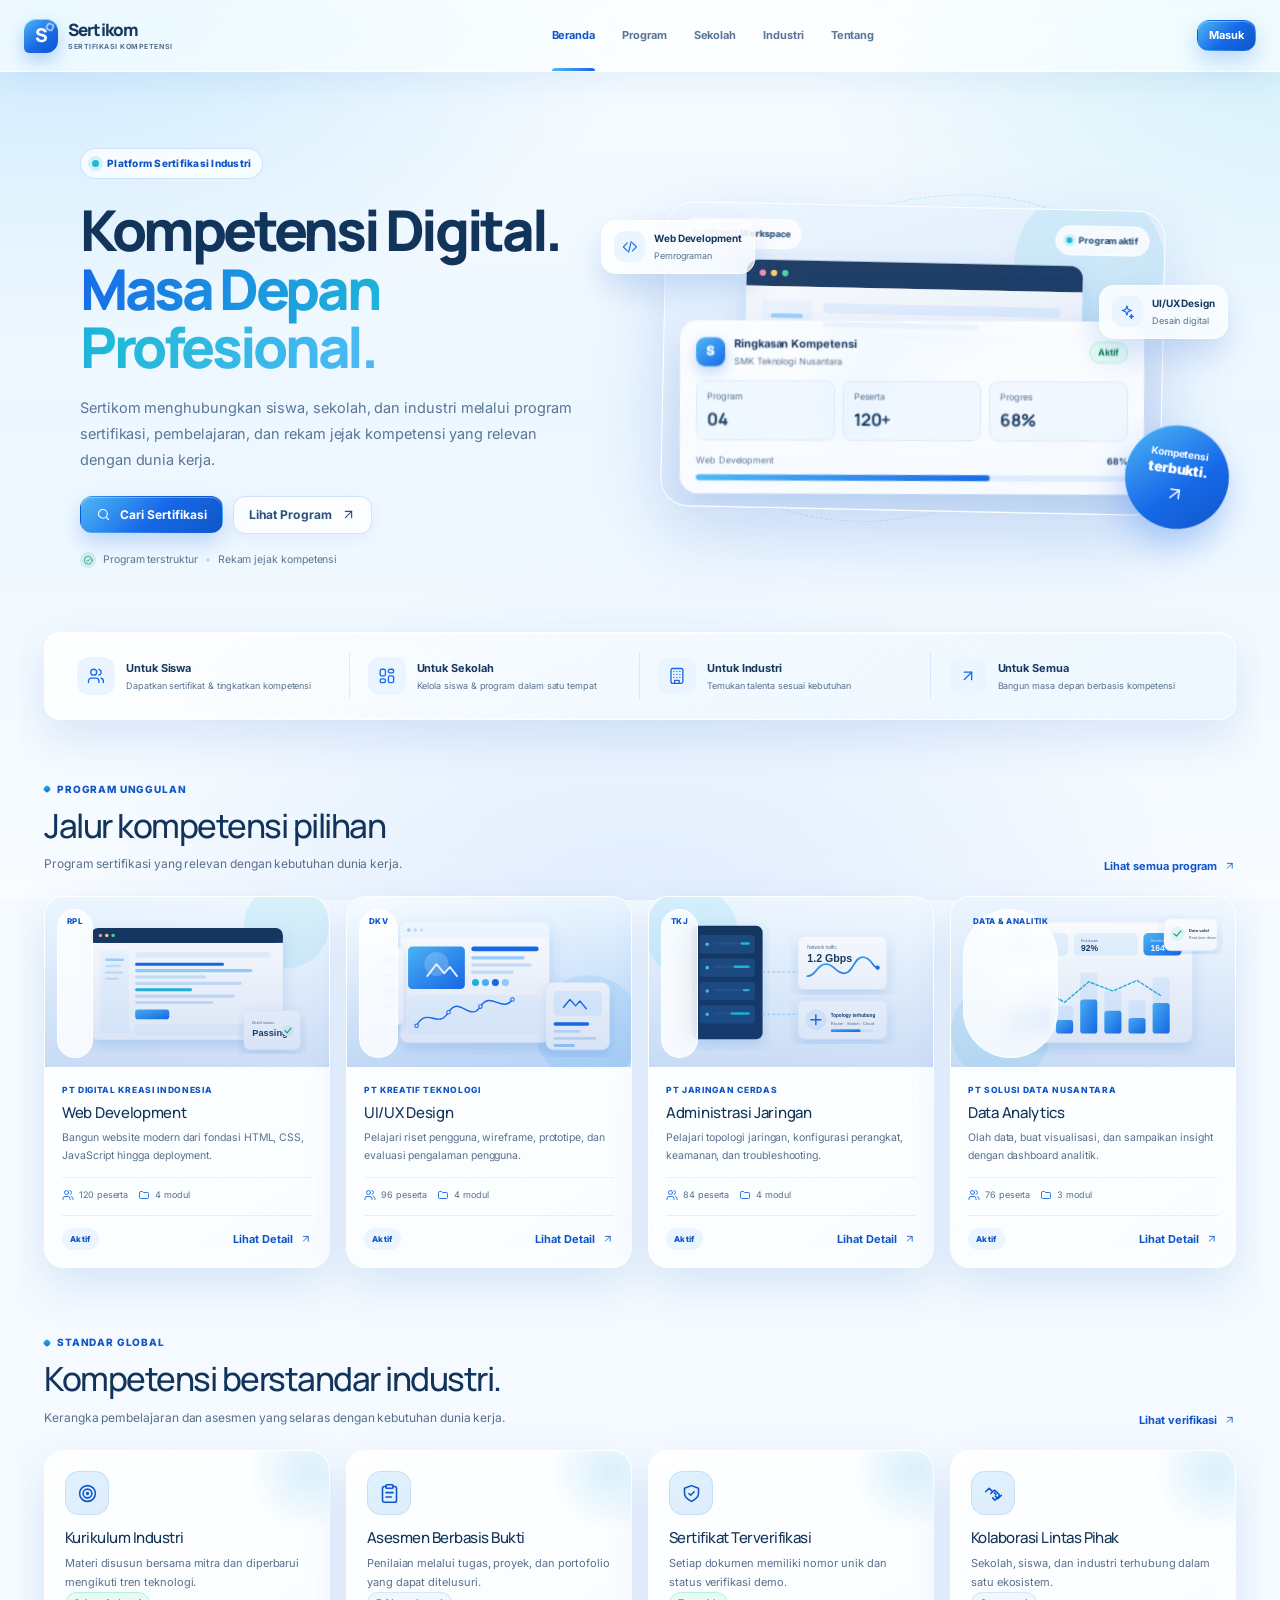
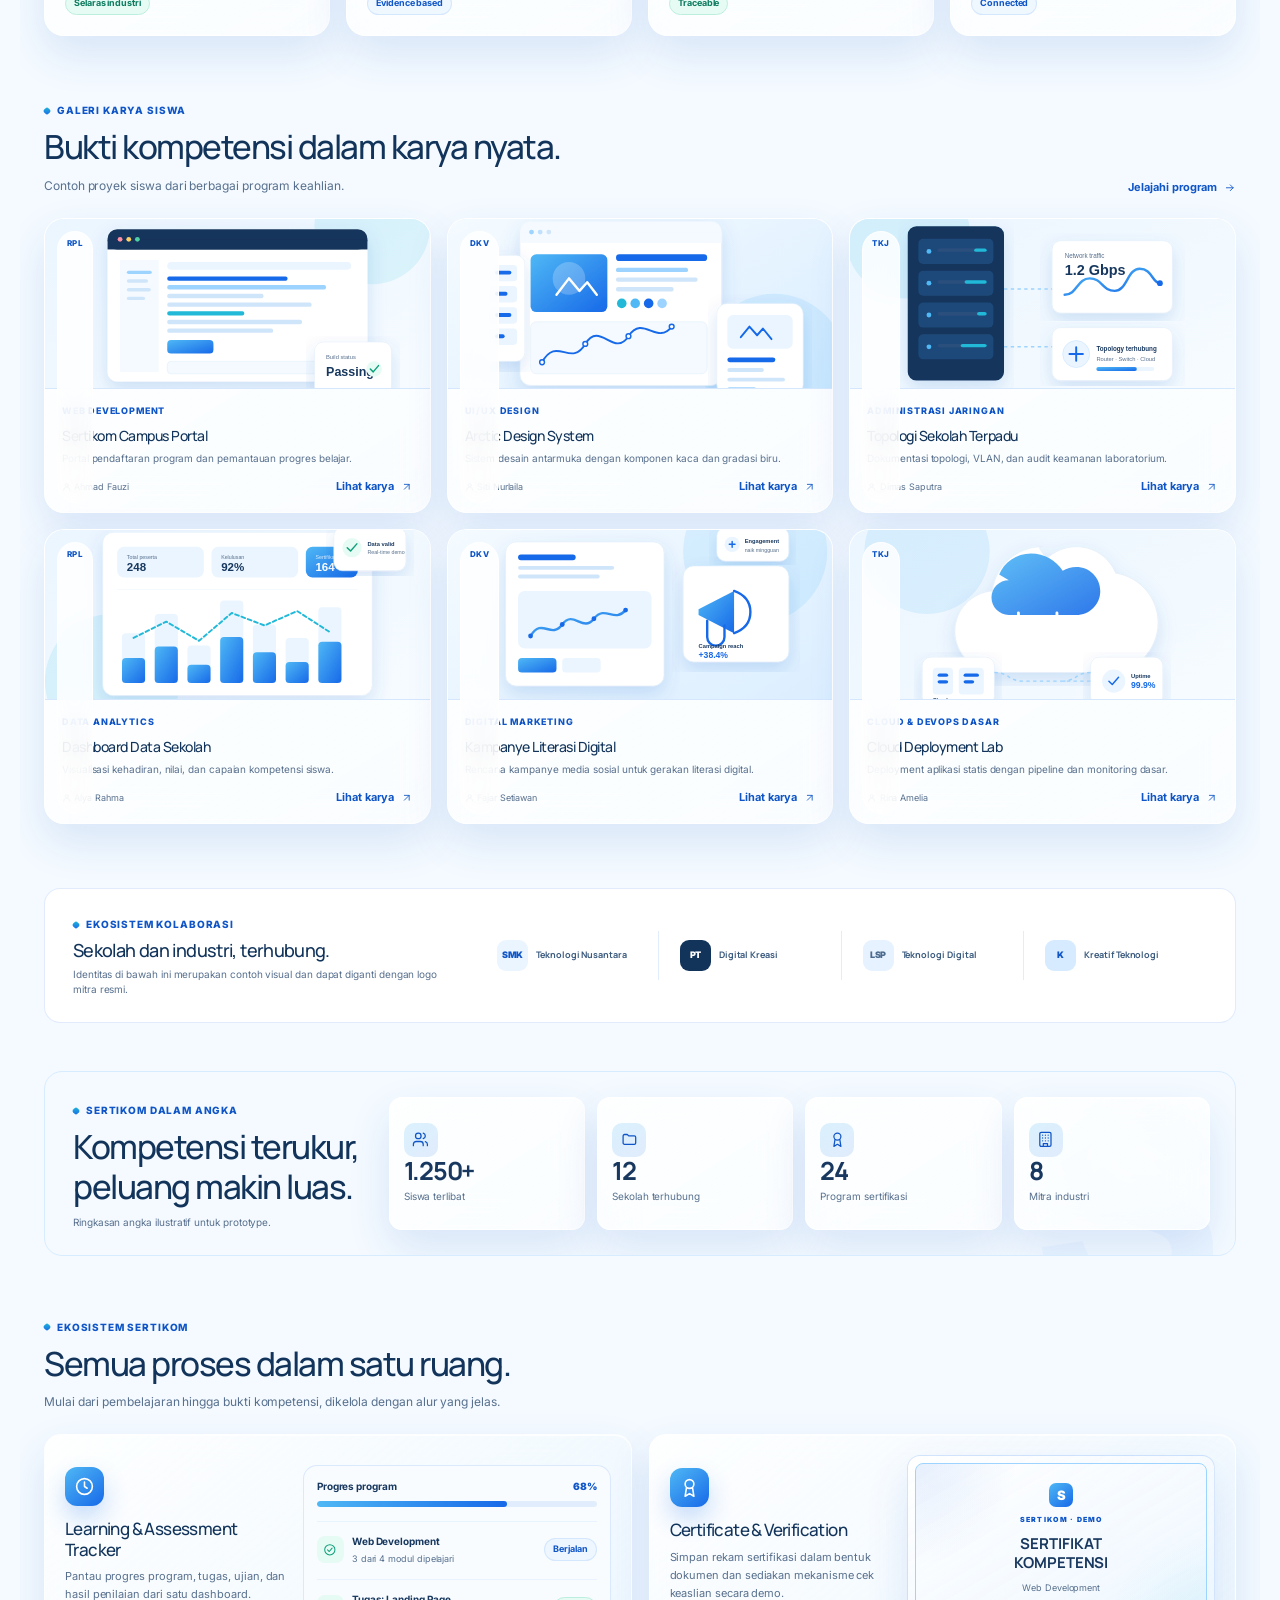
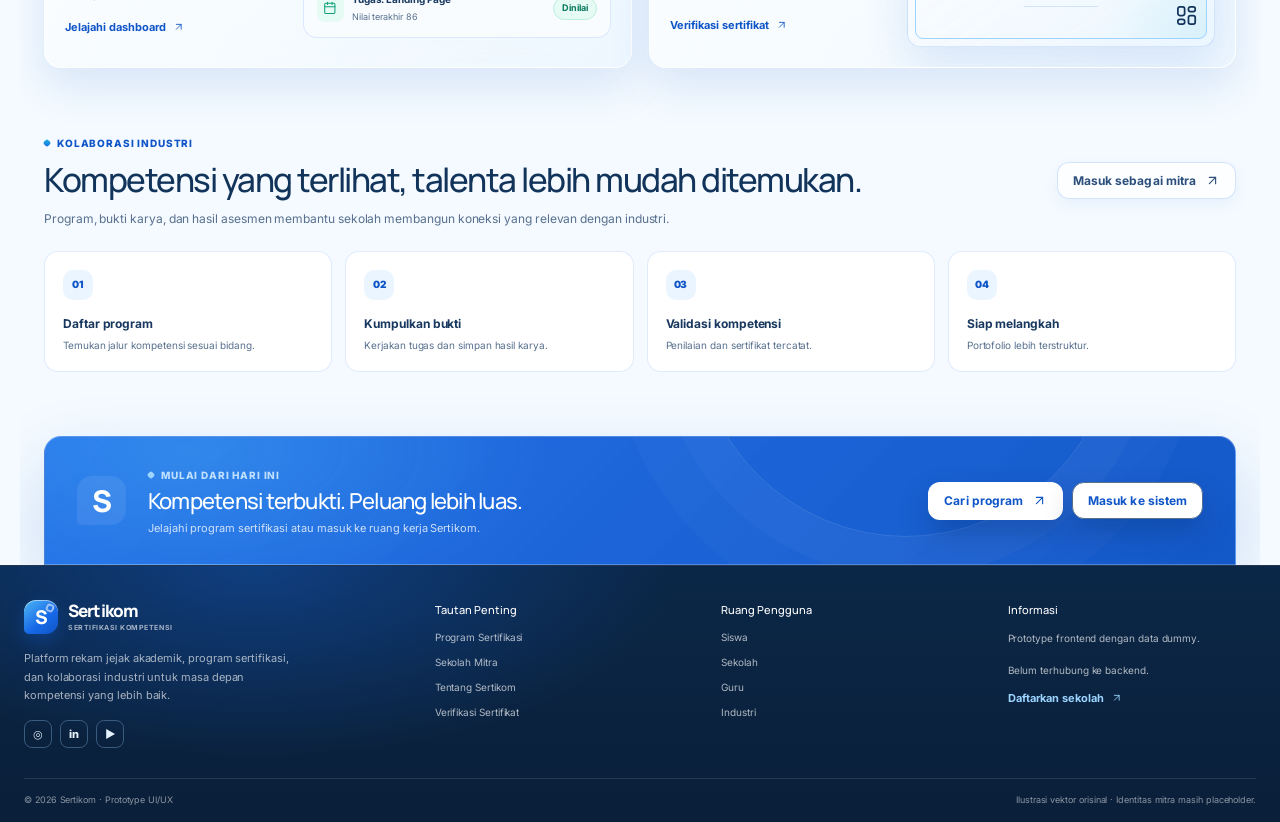
==== commit 2765b3b9: "uiuxUpdate" ====
--- a/index.html
+++ b/index.html
@@ -6,6 +6,7 @@
   <meta name="description" content="Prototype UI/UX Website Sertikom menggunakan data dummy tanpa database.">
   <title>Beranda | Sertikom · Prototype</title>
   <link rel="icon" type="image/svg+xml" href="assets/img/sertikom-logo.svg">
+  <link rel="stylesheet" href="assets/vendor/bootstrap.min.css">
   <link rel="stylesheet" href="assets/css/styles.css">
   <script>window.SERTIKOM_START_PAGE='landing';</script>
 </head>
@@ -13,7 +14,12 @@
   <div id="root"></div>
   <div id="modalRoot"></div>
   <div id="toastRoot"></div>
-  <script src="assets/js/dummy-data.js"></script>
+  <script src="assets/vendor/bootstrap.bundle.min.js"></script>
+<script src="assets/vendor/gsap.min.js"></script>
+<script src="assets/vendor/ScrollTrigger.min.js"></script>
+<script src="assets/vendor/anime.min.js"></script>
+<script src="assets/vendor/motion.min.js"></script>
+<script src="assets/js/dummy-data.js"></script>
 <script src="assets/js/core.js"></script>
 <script src="assets/js/public-pages.js"></script>
 <script src="assets/js/dashboard-shell.js"></script>
@@ -23,6 +29,7 @@
 <script src="assets/js/industry-pages.js"></script>
 <script src="assets/js/actions.js"></script>
 <script src="assets/js/product-pages.js"></script>
+<script src="assets/js/animations.js"></script>
 <script src="assets/js/init.js"></script>
 </body>
 </html>
--- a/assets/css/styles.css
+++ b/assets/css/styles.css
@@ -7,7 +7,7 @@
 --orange-border:#BFE0FF;
 --ink:#18385F;
 --ink-2:#2C4F7C;
---muted:#66809F;
+--muted:#58708E;
 --line:#DCEBF9;
 --paper:#FFFFFF;
 --canvas:#F2F9FF;
@@ -264,7 +264,7 @@
 line-height:1.2;
 white-space:nowrap;
 background:#E6F2FC;
-color:#66809F}
+color:#58708E}
 .status-success,.tag.green{
 background:var(--green-bg);
 color:#0B7A5D}
@@ -276,7 +276,7 @@
 color:#C23A52}
 .status-muted,.tag.gray{
 background:#E6F2FC;
-color:#66809F}
+color:#58708E}
 .status-info{
 background:var(--blue-bg);
 color:#1769E8}
@@ -308,7 +308,7 @@
 height:100%;
 font-size:11px;
 font-weight:700;
-color:#66809F;
+color:#58708E;
 position:relative}
 .public-nav a:hover,.public-nav a.active{
 color:var(--orange-dark)}
@@ -361,7 +361,7 @@
 .hero-copy h1 span,.page-hero-compact h1 span{
 color:var(--orange)}
 .hero-copy p{
-color:#66809F;
+color:#58708E;
 max-width:470px;
 font-size:14px;
 line-height:1.75;
@@ -375,7 +375,7 @@
 display:flex;
 align-items:center;
 gap:7px;
-color:#66809F;
+color:#58708E;
 font-size:10px;
 margin-top:18px}
 .micro-check{
@@ -501,7 +501,7 @@
 display:block}
 .hero-ui-metrics small{
 font-size:9px;
-color:#66809F}
+color:#58708E}
 .hero-ui-metrics b{
 font-size:17px;
 font-family:var(--display);
@@ -691,7 +691,7 @@
 padding:13px 13px 12px}
 .card-overline{
 font-size:9px;
-color:#7A93AF;
+color:#5B7492;
 margin-bottom:5px}
 .catalog-card h3{
 font-size:13px;
@@ -700,14 +700,14 @@
 letter-spacing:-.02em}
 .catalog-card p{
 font-size:10px;
-color:#66809F;
+color:#58708E;
 line-height:1.6;
 margin:0 0 12px;
 min-height:34px}
 .program-meta{
 display:flex;
 gap:12px;
-color:#66809F;
+color:#58708E;
 font-size:9px;
 border-top:1px solid #E6F2FC;
 padding-top:10px}
@@ -959,7 +959,7 @@
 margin:8px 0}
 .certificate-mini>small{
 font-size:9px;
-color:#66809F}
+color:#58708E}
 .certificate-line{
 height:1px;
 width:74px;
@@ -970,7 +970,7 @@
 right:16px;
 bottom:14px;
 font-size:22px;
-color:#66809F}
+color:#58708E}
 .industry-section .section-heading{
 align-items:center}
 .industry-steps{
@@ -1062,7 +1062,7 @@
 color:var(--orange-dark)}
 .btn-dark-outline{
 background:transparent;
-border-color:#66809F;
+border-color:#58708E;
 color:white;
 box-shadow:none}
 .btn-dark-outline:hover{
@@ -1125,7 +1125,7 @@
 justify-content:space-between;
 gap:15px;
 padding-top:14px;
-color:#66809F;
+color:#58708E;
 font-size:9px}
 .public-footer-simple{
 margin-top:50px}
@@ -1209,7 +1209,7 @@
 font-size:12px}
 .search-shortcut{
 font-size:9px;
-color:#7A93AF;
+color:#5B7492;
 background:#EDF7FF;
 border-radius:5px;
 padding:3px 6px}
@@ -1232,7 +1232,7 @@
 margin:0}
 .result-label{
 font-size:9px;
-color:#8AA3BE;
+color:#5F7897;
 background:white;
 border:1px solid var(--line);
 padding:6px 9px;
@@ -1277,7 +1277,7 @@
 display:flex;
 align-items:center;
 gap:9px;
-color:#7A93AF;
+color:#5B7492;
 font-size:10px;
 padding:24px 2px}
 .detail-breadcrumb a:hover{
@@ -1333,7 +1333,7 @@
 .detail-tabs span{
 padding:13px 0;
 font-size:11px;
-color:#66809F;
+color:#58708E;
 font-weight:700}
 .detail-tabs span.active{
 color:var(--orange-dark);
@@ -1345,7 +1345,7 @@
 margin:18px 0 9px}
 .detail-content>p{
 font-size:11px;
-color:#66809F;
+color:#58708E;
 line-height:1.8}
 .material-list{
 display:grid;
@@ -1433,7 +1433,7 @@
 margin-top:2px}
 .side-note{
 display:block;
-color:#7A93AF;
+color:#5B7492;
 font-size:9px;
 line-height:1.5;
 margin-top:10px}
@@ -1561,7 +1561,7 @@
 color:var(--orange)}
 .auth-promo-content p{
 max-width:400px;
-color:#66809F;
+color:#58708E;
 line-height:1.75;
 font-size:12px}
 .auth-visual-board{
@@ -1636,7 +1636,7 @@
 display:flex;
 justify-content:space-between;
 font-size:9px;
-color:#7A93AF}
+color:#5B7492}
 .auth-form-side{
 display:flex;
 align-items:center;
@@ -1646,7 +1646,7 @@
 width:min(100%,450px)}
 .back-link{
 font-size:10px;
-color:#66809F;
+color:#58708E;
 display:inline-flex;
 margin-bottom:30px}
 .back-link:hover{
@@ -1671,7 +1671,7 @@
 border:0;
 border-radius:8px;
 background:transparent;
-color:#66809F;
+color:#58708E;
 font-size:10px;
 padding:9px 4px;
 font-weight:800}
@@ -1720,13 +1720,13 @@
 display:flex;
 align-items:center;
 gap:7px;
-color:#66809F;
+color:#58708E;
 font-size:10px}
 .check-label input{
 accent-color:var(--orange)}
 .secure-note{
 font-size:9px;
-color:#66809F}
+color:#58708E}
 .auth-msg{
 font-size:10px;
 color:var(--green);
@@ -1862,7 +1862,7 @@
 background:#f8f6f2;
 border:1px solid #DCEBF9;
 border-radius:10px;
-color:#66809F;
+color:#58708E;
 font-size:10px;
 line-height:1.7;
 margin-top:15px}
@@ -1944,7 +1944,7 @@
 font-size:8px;
 color:var(--muted)}
 .school-chevron{
-color:#8AA3BE}
+color:#5F7897}
 .sidebar-menu{
 flex:1}
 .nav-group{
@@ -1952,7 +1952,7 @@
 .nav-label{
 font-size:8px;
 letter-spacing:.13em;
-color:#8AA3BE;
+color:#5F7897;
 font-weight:900;
 padding:0 11px;
 margin:0 0 7px}
@@ -2026,7 +2026,7 @@
 .help-card p{
 font-size:9px;
 line-height:1.55;
-color:#66809F;
+color:#58708E;
 margin:5px 0 9px}
 .profile-mini{
 display:flex;
@@ -2090,13 +2090,13 @@
 align-items:center;
 gap:8px;
 font-size:9px;
-color:#7A93AF;
+color:#5B7492;
 margin-bottom:4px}
 .breadcrumb i{
 font-style:normal;
 color:#D6E6F5}
 .breadcrumb span:last-child{
-color:#66809F}
+color:#58708E}
 .topbar-left h1{
 font-size:19px;
 margin:0;
@@ -2115,7 +2115,7 @@
 background:#FFFFFF;
 border-radius:9px;
 padding:0 10px;
-color:#8AA3BE}
+color:#5F7897}
 .global-search input{
 border:0;
 outline:0;
@@ -2126,7 +2126,7 @@
 color:var(--ink)}
 .global-search kbd{
 font-size:8px;
-color:#8AA3BE;
+color:#5F7897;
 padding:3px 4px;
 border-radius:4px;
 background:#EDF7FF}
@@ -2167,7 +2167,7 @@
 border-top:1px solid #DCEBF9;
 padding:13px 30px;
 font-size:9px;
-color:#7A93AF}
+color:#5B7492}
 .mobile-menu{
 display:none;
 border:1px solid var(--line);
@@ -2213,7 +2213,7 @@
 background:white;
 border:1px solid var(--line);
 border-radius:8px;
-color:#66809F;
+color:#58708E;
 font-size:9px;
 white-space:nowrap}
 .stats-grid{
@@ -2390,7 +2390,7 @@
 line-height:1.5}
 .activity-time{
 font-size:8px;
-color:#8AA3BE;
+color:#5F7897;
 white-space:nowrap}
 .schedule-list{
 padding:0 17px 13px}
@@ -2532,7 +2532,7 @@
 white-space:nowrap}
 .table-wrap th{
 background:#F8FCFF;
-color:#7A93AF;
+color:#5B7492;
 font-size:8px;
 letter-spacing:.055em;
 text-align:left;
@@ -2817,7 +2817,7 @@
 background:white;
 border-radius:8px;
 font-size:18px;
-color:#66809F}
+color:#58708E}
 .modal-body{
 padding:19px 20px}
 .modal-foot{
@@ -3654,7 +3654,7 @@
 margin:8px 0 21px}
 .certificate-frame p{
 font-size:10px;
-color:#66809F;
+color:#58708E;
 margin:6px 0}
 .certificate-frame h3{
 font-family:var(--display);
@@ -3764,11 +3764,11 @@
 font-family:var(--display)}
 .certificate-thumb>span:not(.cert-thumb-logo){
 font-size:9px;
-color:#66809F;
+color:#58708E;
 margin-top:4px}
 .certificate-thumb i{
 font-size:7px;
-color:#8AA3BE;
+color:#5F7897;
 margin-top:12px;
 font-style:normal;
 letter-spacing:.1em}
@@ -3777,7 +3777,7 @@
 margin:7px 0}
 .certificate-card-info p{
 font-size:10px;
-color:#66809F}
+color:#58708E}
 .certificate-card-info p b{
 color:var(--ink)}
 .certificate-list-layout{
@@ -3937,7 +3937,7 @@
 .presentation-note p{
 font-size:10px;
 line-height:1.7;
-color:#66809F;
+color:#58708E;
 margin:5px 0 0}
 .presentation-note code{
 background:white;
@@ -4006,7 +4006,7 @@
   --white:#FFFFFF;
   --navy:#12345B;
   --text:#18385F;
-  --muted-arctic:#66809F;
+  --muted-arctic:#58708E;
   --glass:rgba(255,255,255,.72);
   --glass-strong:rgba(255,255,255,.86);
   --glass-soft:rgba(255,255,255,.56);
@@ -4201,7 +4201,7 @@
   -webkit-background-clip:text;background-clip:text;color:transparent;
 }
 .hero-copy p{color:#5A7696;font-size:14.5px;line-height:1.8;max-width:500px}
-.hero-microcopy{color:#7A93AF;font-size:10.5px}
+.hero-microcopy{color:#5B7492;font-size:10.5px}
 .micro-check{background:rgba(14,159,122,.12);color:var(--green)}
 .micro-separator{color:#B9D2E8}
 .hero-stock{
@@ -4255,7 +4255,7 @@
 .section-block .section-heading{margin-bottom:26px}
 .split-section{display:grid;grid-template-columns:1.02fr .98fr;gap:22px;align-items:stretch}
 .standard-grid{display:grid;grid-template-columns:repeat(3,1fr);gap:14px}
-.standard-card{padding:20px;position:relative;overflow:hidden}
+.standard-card{padding:20px;position:relative;overflow:hidden;height:100%}
 .standard-card:after{
   content:'';position:absolute;width:120px;height:120px;right:-40px;top:-40px;border-radius:50%;
   background:radial-gradient(circle,rgba(79,184,245,.20),transparent 70%);
@@ -4279,12 +4279,12 @@
 .standard-feature .btn:hover{background:#F4FAFF}
 
 .gallery-grid{display:grid;grid-template-columns:repeat(3,1fr);gap:16px}
-.gallery-card{overflow:hidden;border-radius:20px;transition:transform .18s ease,box-shadow .18s ease}
+.gallery-card{overflow:hidden;border-radius:20px;height:100%;display:flex;flex-direction:column;transition:transform .18s ease,box-shadow .18s ease}
 .gallery-card:hover{transform:translateY(-4px);box-shadow:var(--shadow-hover),var(--inset)}
 .gallery-thumb{height:170px;overflow:hidden;background:var(--ice);border-bottom:1px solid rgba(23,105,232,.10)}
 .gallery-thumb img{width:100%;height:100%;object-fit:cover;transition:transform .35s ease}
 .gallery-card:hover .gallery-thumb img{transform:scale(1.04)}
-.gallery-meta{padding:15px 17px 17px}
+.gallery-meta{padding:15px 17px 17px;flex:1;display:flex;flex-direction:column}
 .gallery-meta .card-overline{font-size:9px;letter-spacing:.09em;text-transform:uppercase;color:var(--primary-strong);font-weight:800}
 .gallery-meta h3{font-size:14px;margin:6px 0 5px}
 .gallery-meta p{font-size:10px;color:var(--muted);margin:0;line-height:1.6}
@@ -4502,7 +4502,7 @@
 .school-context{background:rgba(255,255,255,.56);border-color:rgba(23,105,232,.12);box-shadow:none}
 .school-logo{background:var(--ice);color:var(--primary-strong)}
 .school-chevron{color:var(--muted)}
-.nav-label{color:#8AA3BE}
+.nav-label{color:#5F7897}
 .nav-item{color:#5A7696;border-radius:11px;height:40px}
 .nav-item:hover{background:rgba(255,255,255,.72);color:var(--primary-strong)}
 .nav-item.active{
@@ -4523,7 +4523,7 @@
   -webkit-backdrop-filter:blur(22px) saturate(160%);
   backdrop-filter:blur(22px) saturate(160%);
 }
-.breadcrumb{color:#8AA3BE}
+.breadcrumb{color:#5F7897}
 .breadcrumb i{color:#B9D2E8}
 .breadcrumb span:last-child{color:#4A6A8E}
 .global-search{background:rgba(255,255,255,.72);border-color:rgba(23,105,232,.14);box-shadow:none}
@@ -4531,7 +4531,7 @@
 .top-notification i{background:var(--cyan);border-color:#fff;box-shadow:0 0 0 2px rgba(32,185,216,.18)}
 .top-user{border-left-color:rgba(23,105,232,.12)}
 .dashboard-content{padding:26px 30px 30px}
-.dashboard-footer{border-top-color:rgba(23,105,232,.12);color:#8AA3BE}
+.dashboard-footer{border-top-color:rgba(23,105,232,.12);color:#5F7897}
 .mobile-menu{background:rgba(255,255,255,.72);border-color:rgba(23,105,232,.16)}
 .sidebar-overlay{background:rgba(9,35,66,.38);-webkit-backdrop-filter:blur(4px);backdrop-filter:blur(4px)}
 
@@ -4548,7 +4548,7 @@
 .dashboard-grid .panel{box-shadow:var(--glow),var(--inset)}
 .activity-icon{background:var(--ice);color:var(--primary-strong)}
 .activity-copy b{color:var(--navy)}
-.activity-time{color:#8AA3BE}
+.activity-time{color:#5F7897}
 .schedule-date{background:linear-gradient(145deg,rgba(79,184,245,.16),rgba(23,105,232,.10));border:1px solid rgba(23,105,232,.12);color:var(--primary-strong)}
 .schedule-date b{color:var(--primary-strong)}
 .talent-score{background:var(--ice);color:var(--primary-strong)}
@@ -4659,7 +4659,7 @@
 .timeline-item:before{content:'';position:absolute;left:14px;top:20px;width:9px;height:9px;border-radius:50%;background:var(--primary);box-shadow:0 0 0 4px rgba(23,105,232,.12)}
 .timeline-item b{display:block;font-size:11px;color:var(--navy)}
 .timeline-item small{display:block;font-size:9px;color:var(--muted);margin-top:3px}
-.timeline-item .timeline-time{position:absolute;right:14px;top:14px;font-size:8px;color:#8AA3BE}
+.timeline-item .timeline-time{position:absolute;right:14px;top:14px;font-size:8px;color:#5F7897}
 .inline-actions{display:flex;flex-wrap:wrap;gap:7px}
 .metric-row{display:flex;align-items:center;justify-content:space-between;gap:12px;padding:10px 0;border-bottom:1px solid rgba(23,105,232,.10)}
 .metric-row:last-child{border-bottom:0}
@@ -4772,6 +4772,18 @@
   .my-program-grid{padding:0 12px 12px}
 }
 
+:root{--muted:#58708E}
+.result-label,.side-note{color:var(--muted)}
+
+@media (max-width:900px){
+  .auth-page{display:block}
+  .auth-promo{border-right:0;border-bottom:1px solid rgba(23,105,232,.12);padding:24px 22px 18px;min-height:auto}
+  .auth-promo-content{padding:18px 0 4px;margin:0}
+  .auth-promo-content h1{font-size:32px}
+  .auth-visual-board,.auth-promo-foot{display:none}
+  .auth-form-side{padding:26px 22px 40px}
+}
+
 @media (prefers-reduced-motion:reduce){
   *,*:before,*:after{animation-duration:.001ms!important;animation-iteration-count:1!important;transition-duration:.001ms!important;scroll-behavior:auto!important}
 }
